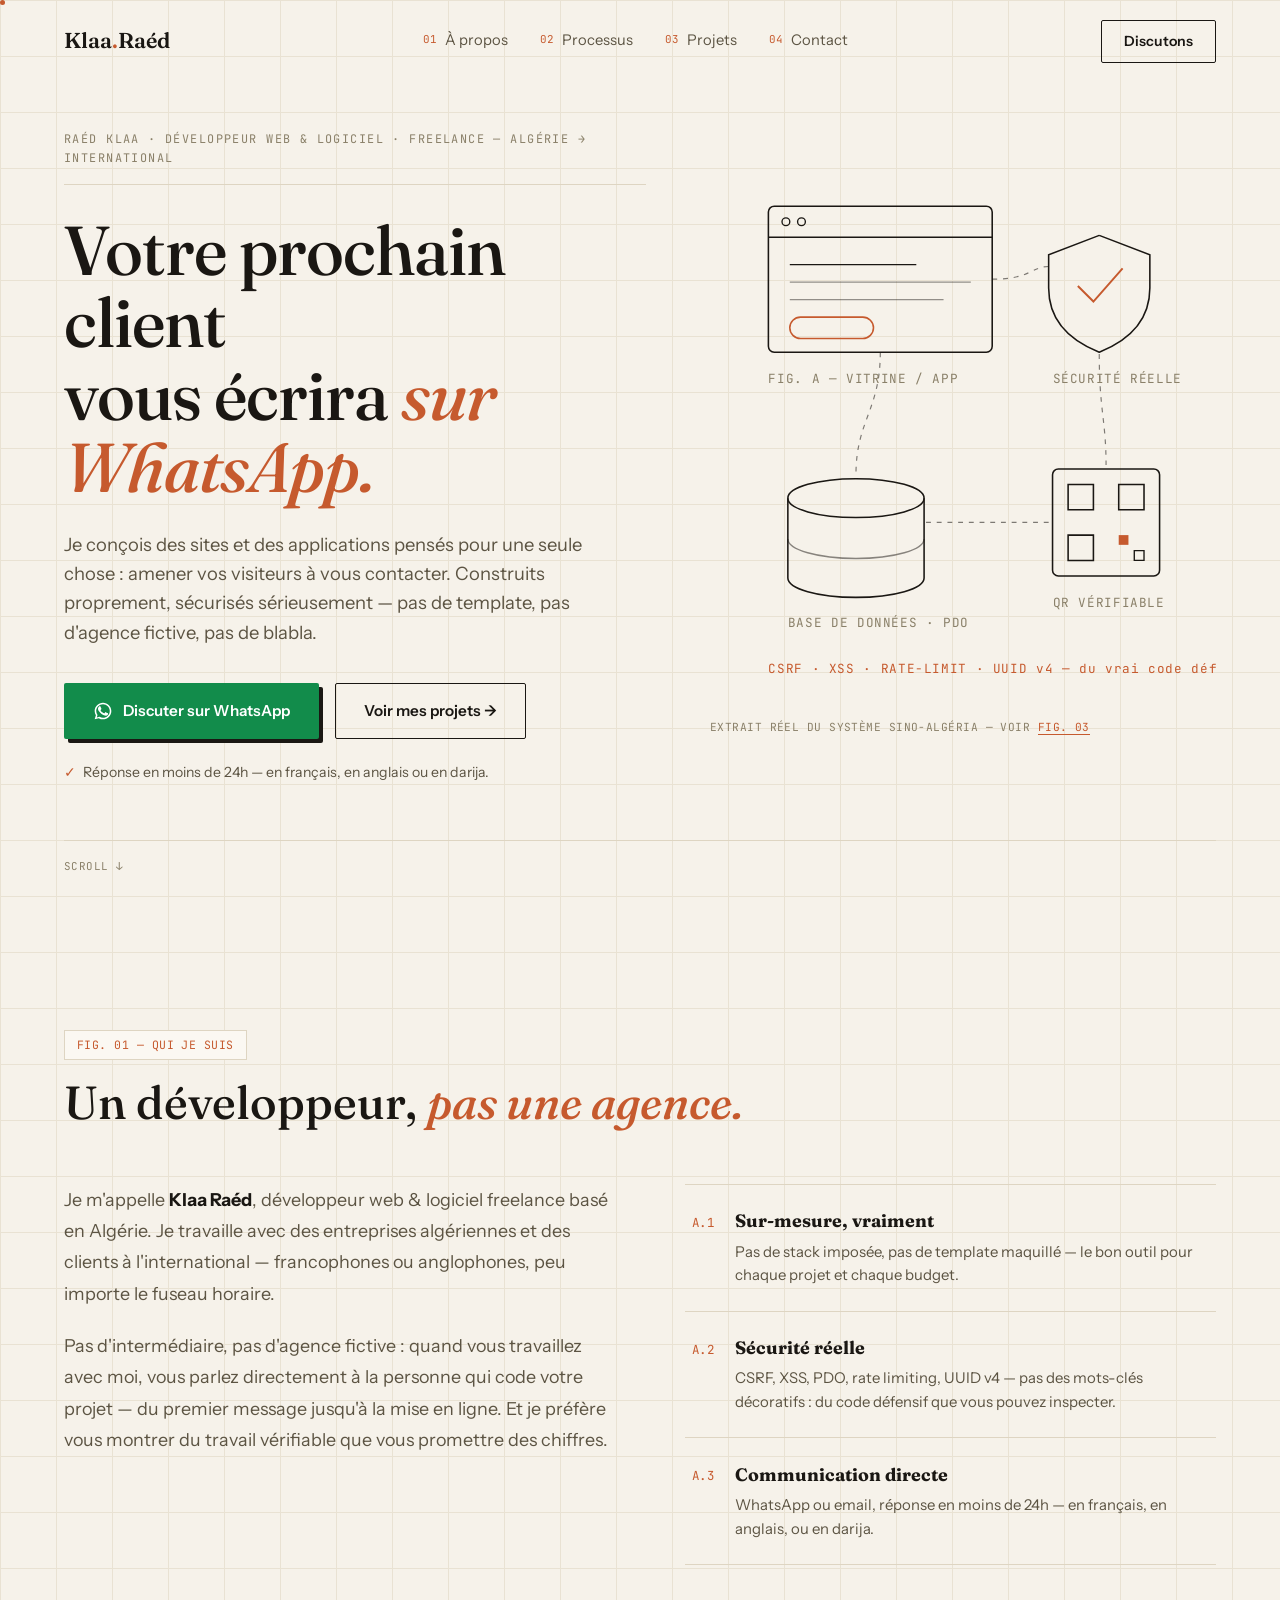
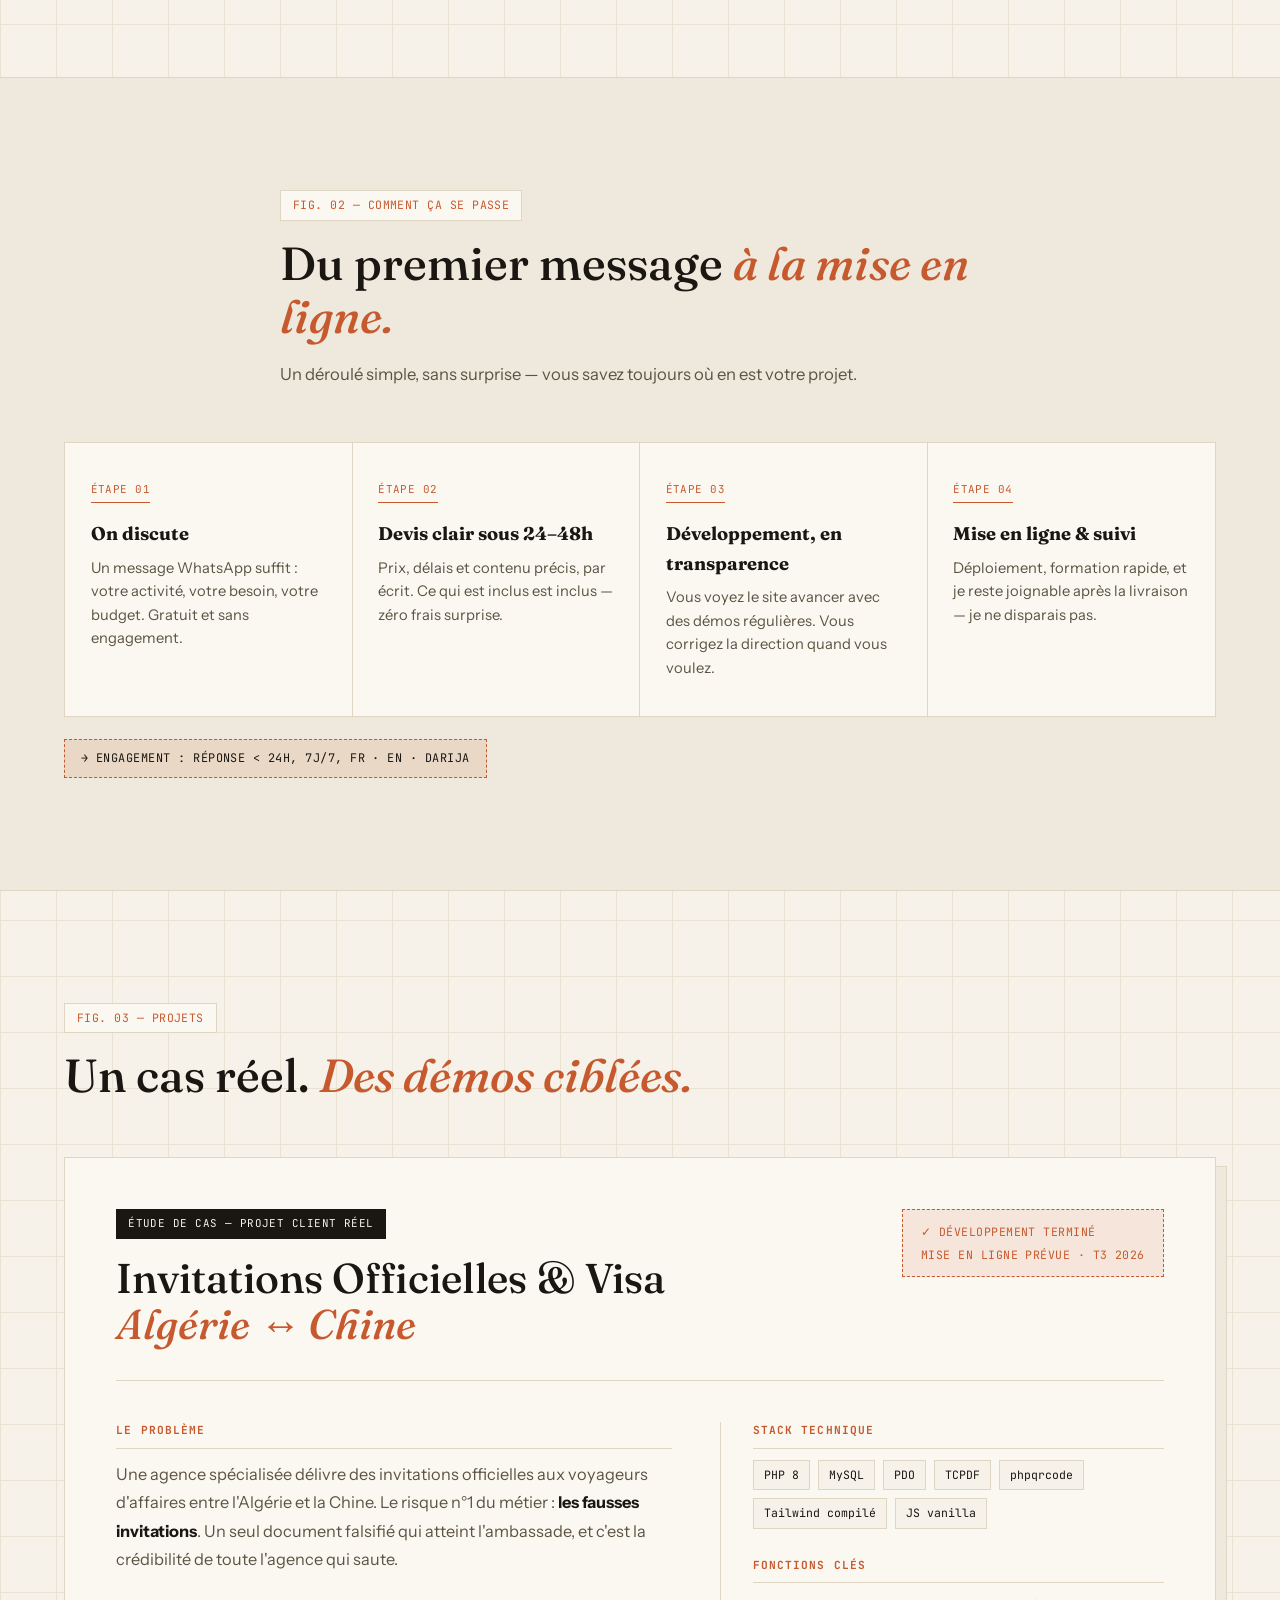
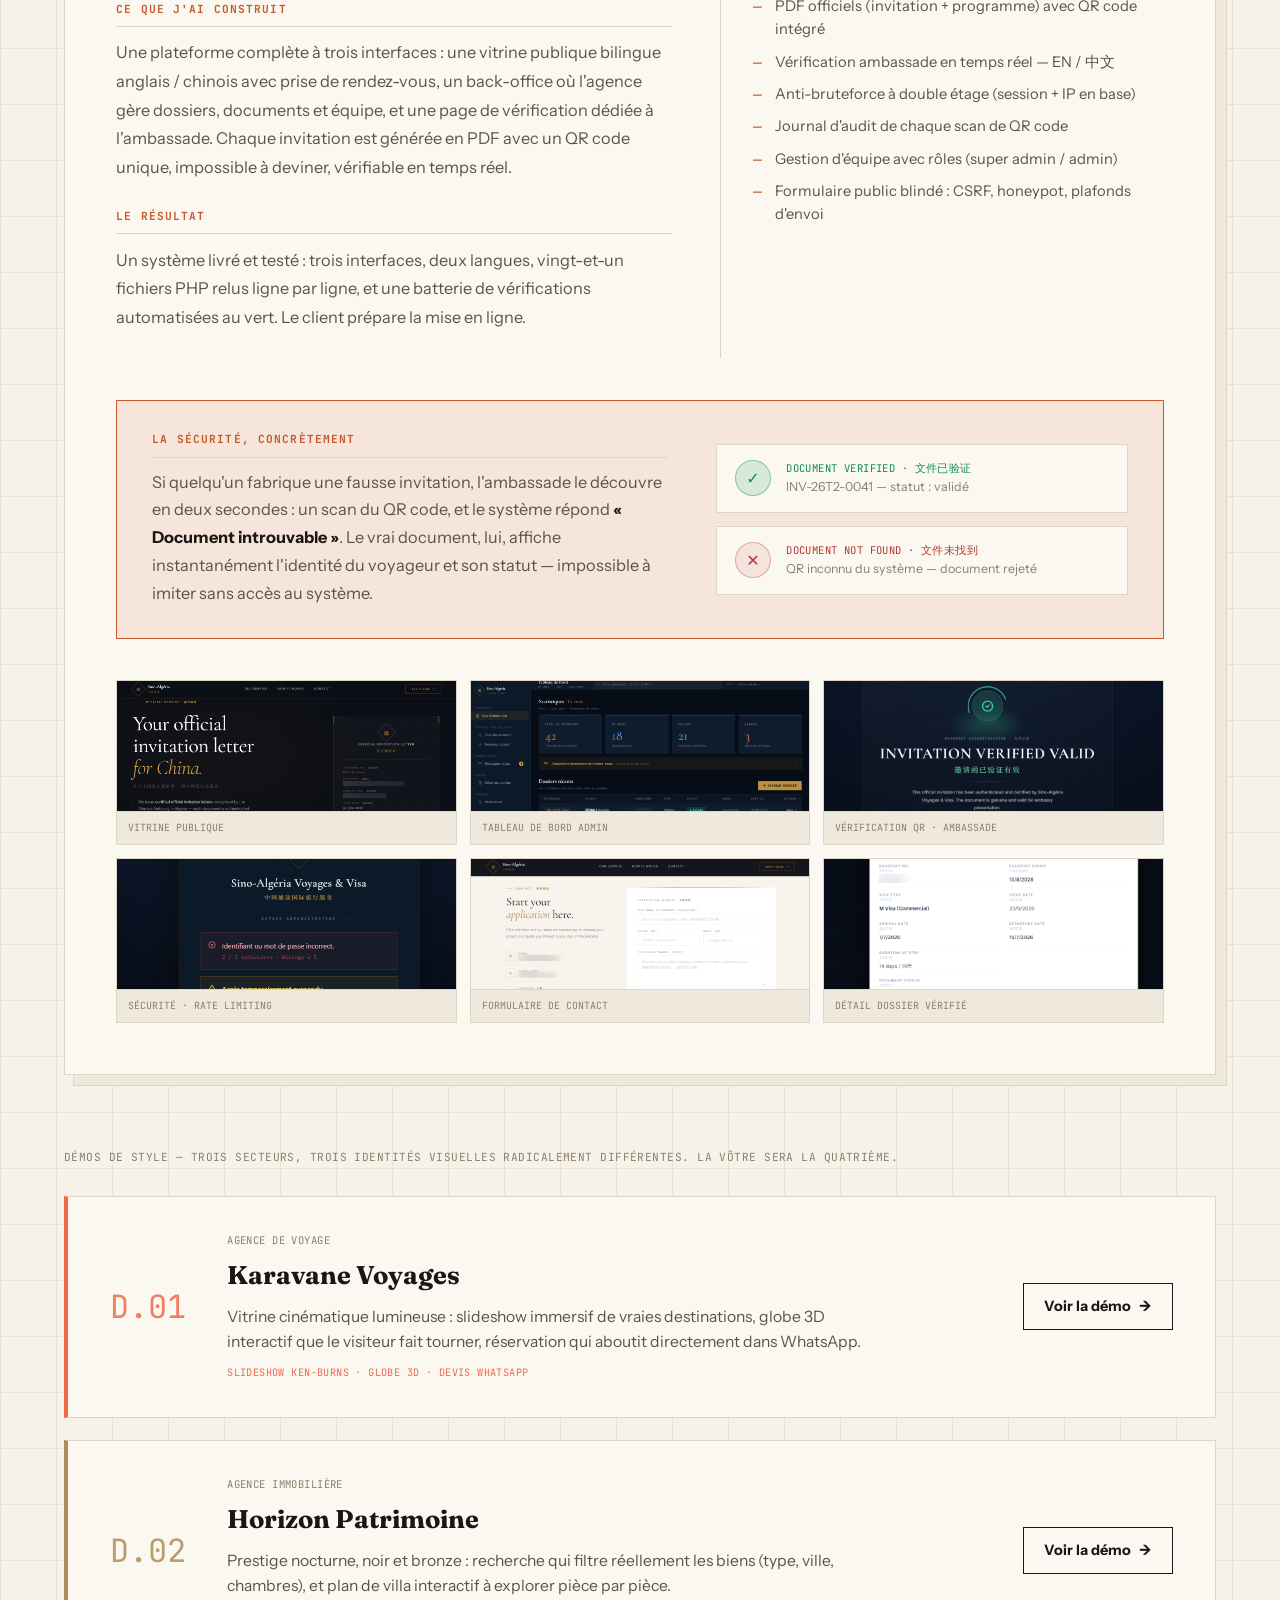
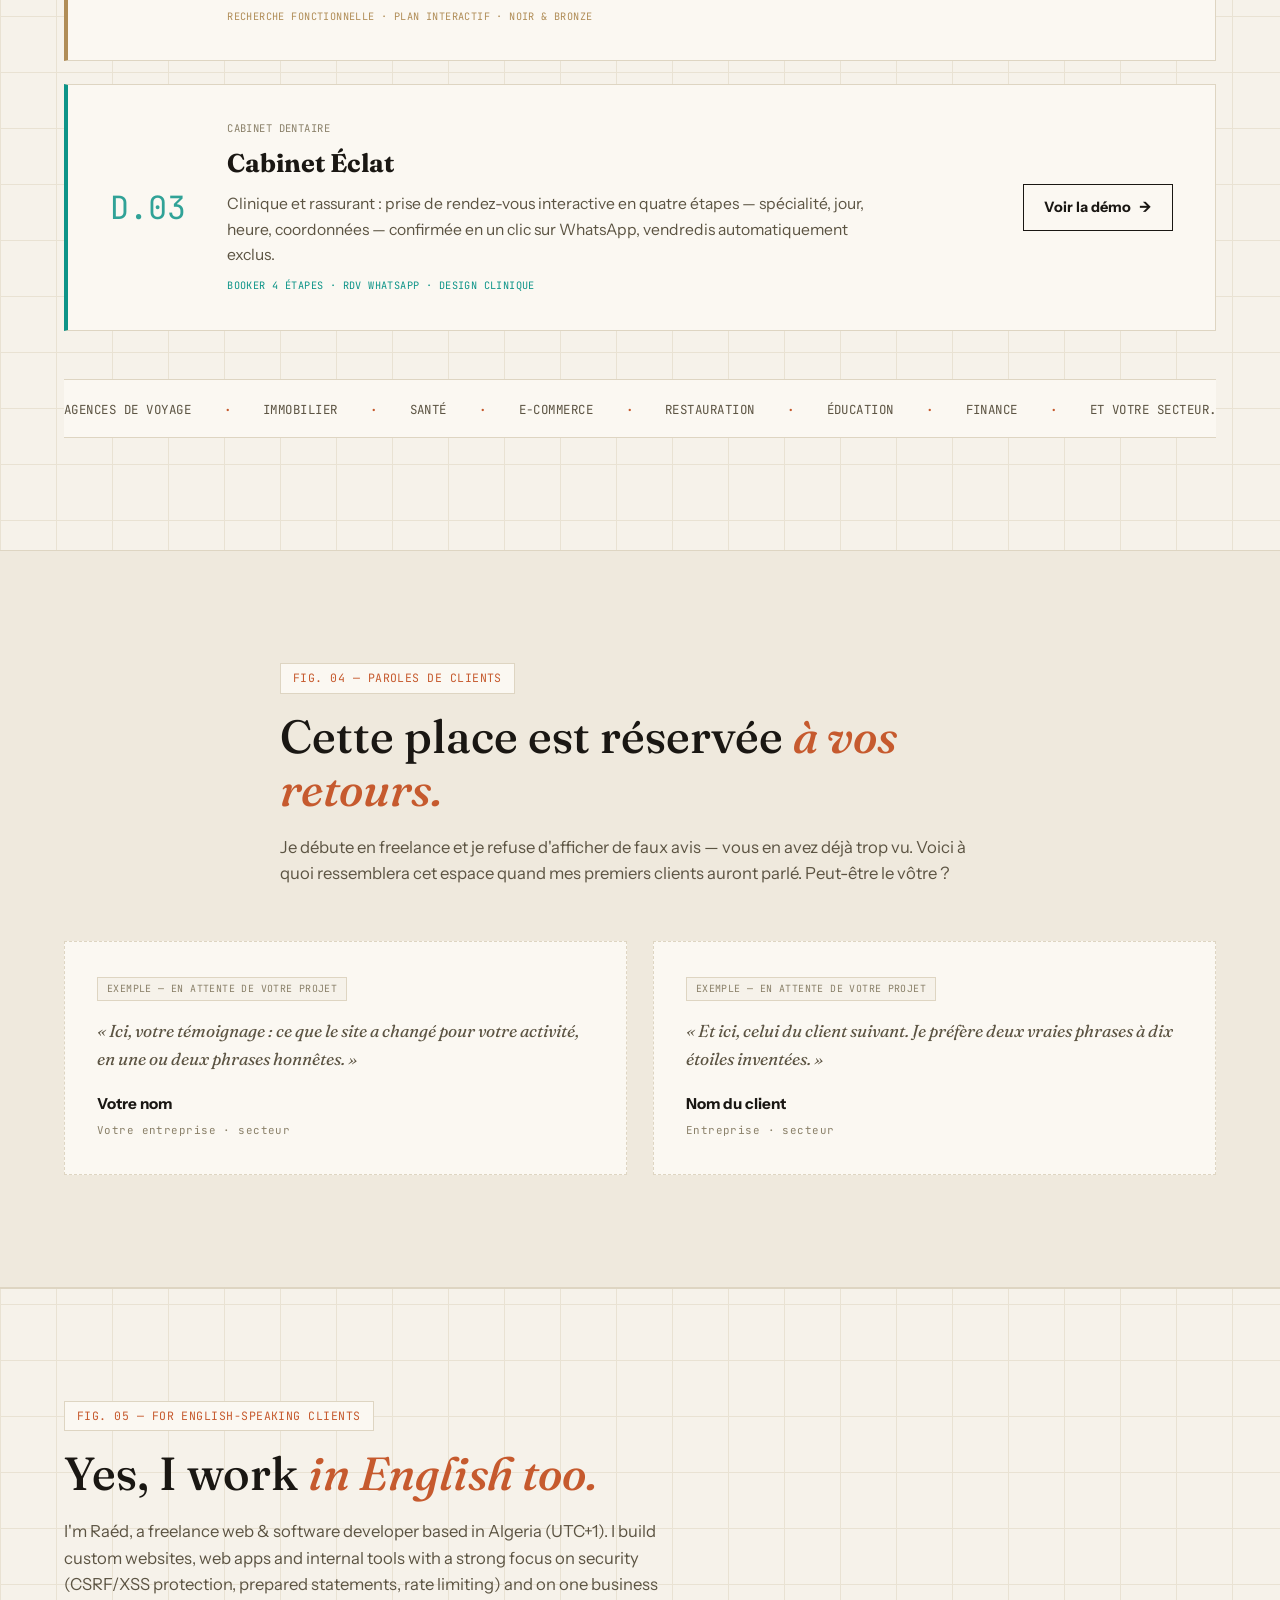
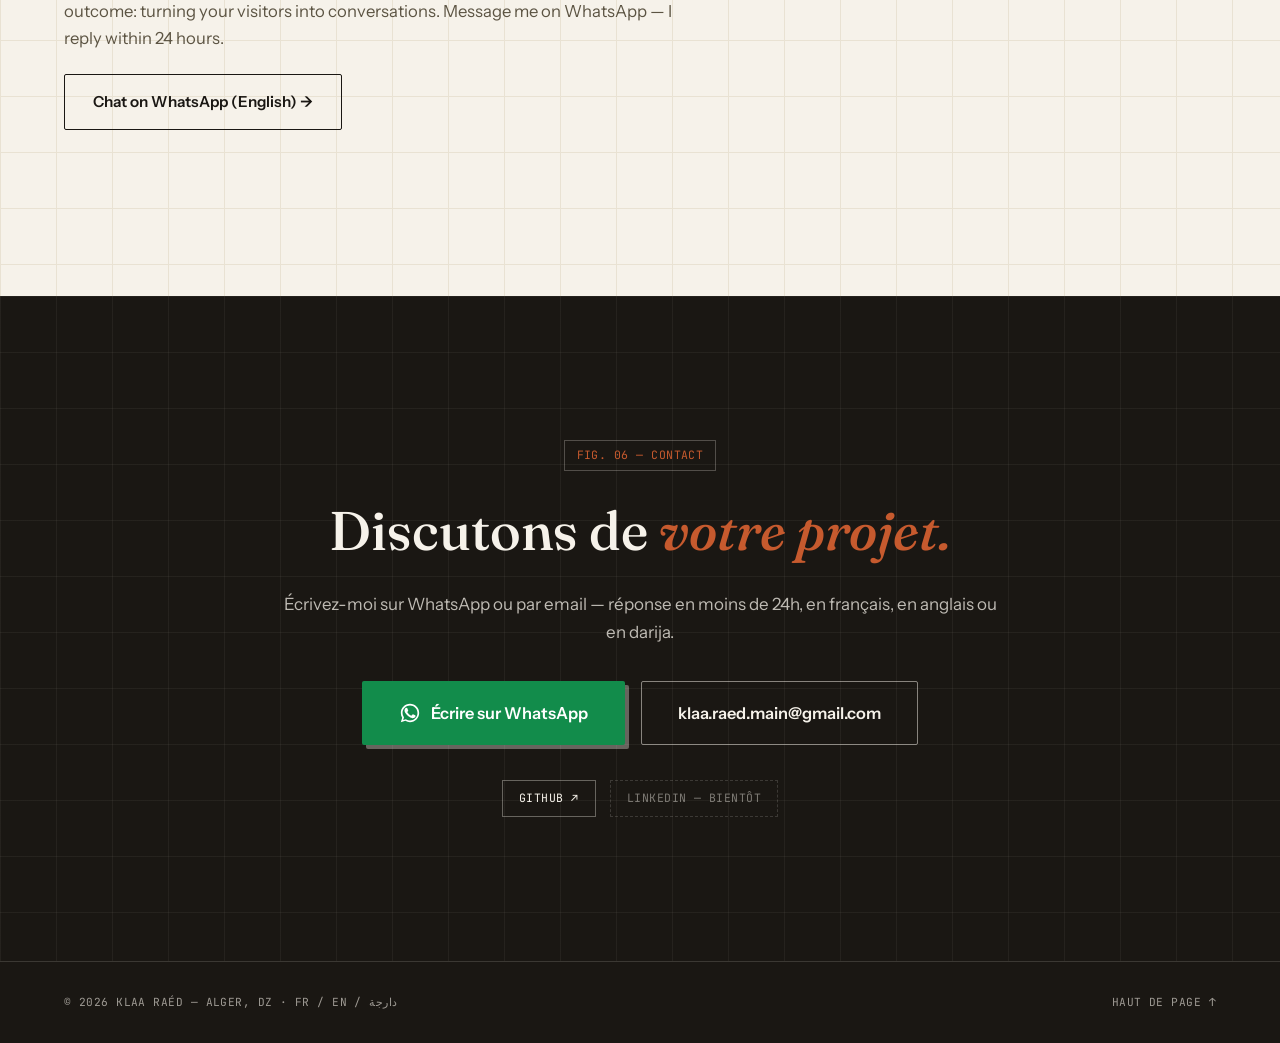
==== index.html @ 7bae20cd "Portfolio Raéd Klaa — version initiale complète (sections, démos voyage/immo/dentaire, projet Sino-A" ====
<!DOCTYPE html>
<html lang="fr">
<head>
<meta charset="UTF-8">
<meta name="viewport" content="width=device-width, initial-scale=1.0, viewport-fit=cover">
<!-- ⚠ DOMAINE : "raedklaa.com" est un PLACEHOLDER. Quand vous aurez votre vrai domaine,
     remplacez-le partout (Ctrl+H sur "raedklaa.com") dans index.html, les 3 démos, 404.html et sitemap.xml. -->
<title>Klaa Raéd — Développeur Web & Logiciel Freelance | Algérie & International</title>
<meta name="description" content="Klaa Raéd, développeur web & logiciel freelance basé en Algérie. Sites, applications et systèmes sur-mesure, sécurisés sérieusement — pour clients algériens et internationaux. Réponse < 24h sur WhatsApp.">
<link rel="canonical" href="https://raedklaa.com/">
<link rel="icon" type="image/svg+xml" href="assets/brand/favicon.svg">
<link rel="icon" type="image/png" sizes="32x32" href="assets/brand/favicon-32.png">
<link rel="apple-touch-icon" href="assets/brand/apple-touch-icon.png">
<!-- Open Graph : contrôle l'aperçu quand le lien est partagé sur WhatsApp / Facebook / LinkedIn -->
<meta property="og:type" content="website">
<meta property="og:url" content="https://raedklaa.com/">
<meta property="og:title" content="Klaa Raéd — Développeur Web & Logiciel Freelance">
<meta property="og:description" content="Sites, applications & systèmes sur-mesure — Algérie → International. Réponse < 24h sur WhatsApp.">
<meta property="og:image" content="https://raedklaa.com/assets/brand/og-home.png">
<meta property="og:image:width" content="1200">
<meta property="og:image:height" content="630">
<meta property="og:locale" content="fr_DZ">
<meta name="twitter:card" content="summary_large_image">
<meta name="twitter:title" content="Klaa Raéd — Développeur Web & Logiciel Freelance">
<meta name="twitter:description" content="Sites, applications & systèmes sur-mesure — Algérie → International.">
<meta name="twitter:image" content="https://raedklaa.com/assets/brand/og-home.png">
<link rel="preconnect" href="https://fonts.googleapis.com">
<link rel="preconnect" href="https://fonts.gstatic.com" crossorigin>
<link href="https://fonts.googleapis.com/css2?family=Fraunces:ital,opsz,wght@0,9..144,400;0,9..144,500;0,9..144,600;0,9..144,700;1,9..144,400;1,9..144,500&family=Instrument+Sans:ital,wght@0,400;0,500;0,600;0,700;1,400&family=JetBrains+Mono:wght@400;500;600&display=swap" rel="stylesheet">
<link rel="stylesheet" href="css/style.css">
<script type="application/ld+json">
{
  "@context": "https://schema.org",
  "@type": "Person",
  "name": "Raéd Klaa",
  "jobTitle": "Développeur Web & Logiciel Freelance",
  "url": "https://raedklaa.com/",
  "email": "mailto:klaa.raed.main@gmail.com",
  "address": { "@type": "PostalAddress", "addressCountry": "DZ" },
  "sameAs": ["https://github.com/jayverse88"],
  "knowsLanguage": ["fr", "en", "ar"]
}
</script>
</head>
<body>

<a class="skip-link" href="#apropos">Aller au contenu</a>

<!-- NAV -->
<header class="nav" id="nav">
  <a href="#top" class="nav__logo">Klaa<span>.</span>Raéd</a>
  <nav class="nav__links" aria-label="Navigation principale">
    <a href="#apropos" class="nav-link"><i>01</i> À propos</a>
    <a href="#processus" class="nav-link"><i>02</i> Processus</a>
    <a href="#projets" class="nav-link"><i>03</i> Projets</a>
    <a href="#contact" class="nav-link"><i>04</i> Contact</a>
  </nav>
  <a href="#contact" class="nav__cta">Discutons</a>
  <button class="nav__burger" id="burger" aria-label="Menu" aria-expanded="false" aria-controls="mobileMenu">
    <span></span><span></span><span></span>
  </button>
</header>

<div class="mobile-menu" id="mobileMenu">
  <a href="#apropos">01 — À propos</a>
  <a href="#processus">02 — Processus</a>
  <a href="#projets">03 — Projets</a>
  <a href="#contact">04 — Contact</a>
</div>

<!-- HERO -->
<section class="hero" id="top">
  <div class="hero__grid">
    <div class="hero__text">
      <p class="hero__eyebrow" data-reveal>Raéd Klaa · Développeur web &amp; logiciel · Freelance — Algérie → International</p>
      <h1 class="hero__title">
        <span class="line" data-reveal>Votre prochain client</span>
        <span class="line" data-reveal>vous écrira <em>sur WhatsApp.</em></span>
      </h1>
      <p class="hero__sub" data-reveal>
        Je conçois des sites et des applications pensés pour une seule chose :
        amener vos visiteurs à vous contacter. Construits proprement,
        sécurisés sérieusement — pas de template, pas d'agence fictive,
        pas de blabla.
      </p>
      <div class="hero__actions" data-reveal>
        <a href="#contact" class="btn btn--whatsapp" id="waHero">
          <svg viewBox="0 0 24 24" width="20" height="20" fill="currentColor" aria-hidden="true"><path d="M17.472 14.382c-.297-.149-1.758-.867-2.03-.967-.273-.099-.471-.148-.67.15-.197.297-.767.966-.94 1.164-.173.199-.347.223-.644.075-.297-.15-1.255-.463-2.39-1.475-.883-.788-1.48-1.761-1.653-2.059-.173-.297-.018-.458.13-.606.134-.133.298-.347.446-.52.149-.174.198-.298.298-.497.099-.198.05-.371-.025-.52-.075-.149-.669-1.612-.916-2.207-.242-.579-.487-.5-.669-.51-.173-.008-.371-.01-.57-.01-.198 0-.52.074-.792.372-.272.297-1.04 1.016-1.04 2.479 0 1.462 1.065 2.875 1.213 3.074.149.198 2.096 3.2 5.077 4.487.709.306 1.262.489 1.694.625.712.227 1.36.195 1.872.118.571-.085 1.758-.719 2.006-1.413.248-.694.248-1.289.173-1.413-.074-.124-.272-.198-.57-.347z"/><path d="M12.001 2C6.478 2 2 6.477 2 12c0 1.86.505 3.641 1.462 5.194L2 22l4.918-1.435A9.94 9.94 0 0 0 12.001 22C17.523 22 22 17.523 22 12S17.523 2 12.001 2zm0 18.148a8.11 8.11 0 0 1-4.135-1.134l-.297-.176-3.006.877.883-2.928-.194-.303A8.14 8.14 0 0 1 3.851 12c0-4.494 3.656-8.148 8.15-8.148 4.494 0 8.148 3.654 8.148 8.148 0 4.494-3.654 8.148-8.148 8.148z"/></svg>
          Discuter sur WhatsApp
        </a>
        <a href="#projets" class="btn btn--ghost">Voir mes projets →</a>
      </div>
      <p class="hero__promise" data-reveal>
        <span class="tick" aria-hidden="true">✓</span> Réponse en moins de 24h — en français, en anglais ou en darija.
      </p>
    </div>

    <!-- Schéma technique annoté (dessin SVG, auto-hébergé) -->
    <figure class="hero__schema" data-reveal aria-label="Schéma d'architecture : site vitrine relié à une base de données sécurisée, vérification QR et contact WhatsApp">
      <svg viewBox="0 0 520 540" xmlns="http://www.w3.org/2000/svg" class="schema" role="img" aria-hidden="true">
        <!-- browser / vitrine -->
        <g class="draw d1">
          <rect x="60" y="30" width="230" height="150" rx="6" fill="none" stroke="currentColor" stroke-width="1.6"/>
          <line x1="60" y1="62" x2="290" y2="62" stroke="currentColor" stroke-width="1.6"/>
          <circle cx="78" cy="46" r="4" fill="none" stroke="currentColor" stroke-width="1.4"/>
          <circle cx="94" cy="46" r="4" fill="none" stroke="currentColor" stroke-width="1.4"/>
          <line x1="82" y1="90" x2="212" y2="90" stroke="currentColor" stroke-width="1.4"/>
          <line x1="82" y1="108" x2="268" y2="108" stroke="currentColor" stroke-width="1.4" opacity=".45"/>
          <line x1="82" y1="126" x2="240" y2="126" stroke="currentColor" stroke-width="1.4" opacity=".45"/>
          <rect x="82" y="144" width="86" height="22" rx="11" fill="none" stroke="#c65a2e" stroke-width="1.6"/>
        </g>
        <!-- shield -->
        <g class="draw d2">
          <path d="M400 60 l52 20 v34 c0 34 -22 54 -52 66 c-30 -12 -52 -32 -52 -66 v-34 z" fill="none" stroke="currentColor" stroke-width="1.6"/>
          <path d="M378 112 l16 16 l30 -34" fill="none" stroke="#c65a2e" stroke-width="2"/>
        </g>
        <!-- database -->
        <g class="draw d3">
          <ellipse cx="150" cy="330" rx="70" ry="20" fill="none" stroke="currentColor" stroke-width="1.6"/>
          <path d="M80 330 v82 c0 11 31 20 70 20 s70 -9 70 -20 v-82" fill="none" stroke="currentColor" stroke-width="1.6"/>
          <path d="M80 372 c0 11 31 20 70 20 s70 -9 70 -20" fill="none" stroke="currentColor" stroke-width="1.4" opacity=".5"/>
        </g>
        <!-- QR -->
        <g class="draw d4">
          <rect x="352" y="300" width="110" height="110" rx="6" fill="none" stroke="currentColor" stroke-width="1.6"/>
          <rect x="368" y="316" width="26" height="26" fill="none" stroke="currentColor" stroke-width="1.6"/>
          <rect x="420" y="316" width="26" height="26" fill="none" stroke="currentColor" stroke-width="1.6"/>
          <rect x="368" y="368" width="26" height="26" fill="none" stroke="currentColor" stroke-width="1.6"/>
          <rect x="420" y="368" width="10" height="10" fill="#c65a2e"/>
          <rect x="436" y="384" width="10" height="10" fill="none" stroke="currentColor" stroke-width="1.4"/>
        </g>
        <!-- connectors -->
        <g class="wire">
          <path d="M290 105 C 330 105, 330 92, 348 92" fill="none" stroke="currentColor" stroke-width="1.2" stroke-dasharray="5 6"/>
          <path d="M175 180 C 175 240, 150 250, 150 306" fill="none" stroke="currentColor" stroke-width="1.2" stroke-dasharray="5 6"/>
          <path d="M400 182 C 400 240, 407 250, 407 296" fill="none" stroke="currentColor" stroke-width="1.2" stroke-dasharray="5 6"/>
          <path d="M222 355 L 348 355" fill="none" stroke="currentColor" stroke-width="1.2" stroke-dasharray="5 6"/>
        </g>
        <!-- annotations -->
        <g class="ann">
          <text x="60" y="212" class="mono">FIG. A — VITRINE / APP</text>
          <text x="352" y="212" class="mono">SÉCURITÉ RÉELLE</text>
          <text x="80" y="462" class="mono">BASE DE DONNÉES · PDO</text>
          <text x="352" y="442" class="mono">QR VÉRIFIABLE</text>
          <text x="60" y="510" class="mono accent">CSRF · XSS · RATE-LIMIT · UUID v4 — du vrai code défensif</text>
        </g>
      </svg>
      <figcaption class="schema__cap mono">Extrait réel du système Sino-Algéria — voir <a href="#projets">FIG. 03</a></figcaption>
    </figure>
  </div>
  <div class="hero__rule" aria-hidden="true"><span class="mono">SCROLL ↓</span></div>
</section>

<!-- 01 APROPOS -->
<section class="section" id="apropos">
  <div class="section__head">
    <p class="section__tag mono" data-reveal>FIG. 01 — QUI JE SUIS</p>
    <h2 class="section__title" data-reveal>Un développeur, <em>pas une agence.</em></h2>
  </div>

  <div class="apropos__grid">
    <div class="apropos__text" data-reveal>
      <p>
        Je m'appelle <strong>Klaa Raéd</strong>, développeur web &amp; logiciel
        freelance basé en Algérie. Je travaille avec des entreprises algériennes
        et des clients à l'international — francophones ou anglophones, peu
        importe le fuseau horaire.
      </p>
      <p>
        Pas d'intermédiaire, pas d'agence fictive : quand vous travaillez avec moi,
        vous parlez directement à la personne qui code votre projet — du premier
        message jusqu'à la mise en ligne. Et je préfère vous montrer du travail
        vérifiable que vous promettre des chiffres.
      </p>
    </div>

    <div class="apropos__cards" data-reveal>
      <div class="spec-row">
        <span class="spec-row__num mono">A.1</span>
        <div>
          <h3>Sur-mesure, vraiment</h3>
          <p>Pas de stack imposée, pas de template maquillé — le bon outil pour chaque projet et chaque budget.</p>
        </div>
      </div>
      <div class="spec-row">
        <span class="spec-row__num mono">A.2</span>
        <div>
          <h3>Sécurité réelle</h3>
          <p>CSRF, XSS, PDO, rate limiting, UUID v4 — pas des mots-clés décoratifs : du code défensif que vous pouvez inspecter.</p>
        </div>
      </div>
      <div class="spec-row">
        <span class="spec-row__num mono">A.3</span>
        <div>
          <h3>Communication directe</h3>
          <p>WhatsApp ou email, réponse en moins de 24h — en français, en anglais, ou en darija.</p>
        </div>
      </div>
    </div>
  </div>
</section>

<!-- 02 PROCESSUS -->
<section class="section section--alt" id="processus">
  <div class="section__head">
    <p class="section__tag mono" data-reveal>FIG. 02 — COMMENT ÇA SE PASSE</p>
    <h2 class="section__title" data-reveal>Du premier message <em>à la mise en ligne.</em></h2>
    <p class="section__sub" data-reveal>Un déroulé simple, sans surprise — vous savez toujours où en est votre projet.</p>
  </div>

  <ol class="steps">
    <li class="step" data-reveal>
      <span class="step__num mono">ÉTAPE 01</span>
      <h3>On discute</h3>
      <p>Un message WhatsApp suffit : votre activité, votre besoin, votre budget. Gratuit et sans engagement.</p>
    </li>
    <li class="step" data-reveal>
      <span class="step__num mono">ÉTAPE 02</span>
      <h3>Devis clair sous 24–48h</h3>
      <p>Prix, délais et contenu précis, par écrit. Ce qui est inclus est inclus — zéro frais surprise.</p>
    </li>
    <li class="step" data-reveal>
      <span class="step__num mono">ÉTAPE 03</span>
      <h3>Développement, en transparence</h3>
      <p>Vous voyez le site avancer avec des démos régulières. Vous corrigez la direction quand vous voulez.</p>
    </li>
    <li class="step" data-reveal>
      <span class="step__num mono">ÉTAPE 04</span>
      <h3>Mise en ligne &amp; suivi</h3>
      <p>Déploiement, formation rapide, et je reste joignable après la livraison — je ne disparais pas.</p>
    </li>
  </ol>

  <p class="steps__promise mono" data-reveal>→ ENGAGEMENT : RÉPONSE &lt; 24H, 7J/7, FR · EN · DARIJA</p>
</section>

<!-- 03 PROJETS -->
<section class="section" id="projets">
  <div class="section__head">
    <p class="section__tag mono" data-reveal>FIG. 03 — PROJETS</p>
    <h2 class="section__title" data-reveal>Un cas réel. <em>Des démos ciblées.</em></h2>
  </div>

  <!-- ═══════════ ÉTUDE DE CAS — SINO-ALGÉRIA ═══════════ -->
  <article class="case" data-reveal>
    <div class="case__head">
      <div>
        <p class="case__badge mono">ÉTUDE DE CAS — PROJET CLIENT RÉEL</p>
        <h3 class="case__title">Invitations Officielles &amp; Visa<br><em>Algérie ↔ Chine</em></h3>
      </div>
      <p class="case__status mono">✓ DÉVELOPPEMENT TERMINÉ<br>MISE EN LIGNE PRÉVUE · T3 2026</p>
    </div>

    <div class="case__grid">
      <div class="case__story">
        <h4 class="case__h mono">LE PROBLÈME</h4>
        <p>
          Une agence spécialisée délivre des invitations officielles aux voyageurs
          d'affaires entre l'Algérie et la Chine. Le risque n°1 du métier :
          <strong>les fausses invitations</strong>. Un seul document falsifié qui
          atteint l'ambassade, et c'est la crédibilité de toute l'agence qui saute.
        </p>
        <h4 class="case__h mono">CE QUE J'AI CONSTRUIT</h4>
        <p>
          Une plateforme complète à trois interfaces : une vitrine publique bilingue
          anglais / chinois avec prise de rendez-vous, un back-office où l'agence gère
          dossiers, documents et équipe, et une page de vérification dédiée à
          l'ambassade. Chaque invitation est générée en PDF avec un QR code unique,
          impossible à deviner, vérifiable en temps réel.
        </p>
        <h4 class="case__h mono">LE RÉSULTAT</h4>
        <p>
          Un système livré et testé : trois interfaces, deux langues, vingt-et-un
          fichiers PHP relus ligne par ligne, et une batterie de vérifications
          automatisées au vert. Le client prépare la mise en ligne.
        </p>
      </div>

      <aside class="case__specs">
        <h4 class="case__h mono">STACK TECHNIQUE</h4>
        <ul class="case__stack" aria-label="Technologies utilisées">
          <li>PHP 8</li><li>MySQL</li><li>PDO</li><li>TCPDF</li>
          <li>phpqrcode</li><li>Tailwind compilé</li><li>JS vanilla</li>
        </ul>
        <h4 class="case__h mono">FONCTIONS CLÉS</h4>
        <ul class="case__feats">
          <li>PDF officiels (invitation + programme) avec QR code intégré</li>
          <li>Vérification ambassade en temps réel — EN / 中文</li>
          <li>Anti-bruteforce à double étage (session + IP en base)</li>
          <li>Journal d'audit de chaque scan de QR code</li>
          <li>Gestion d'équipe avec rôles (super admin / admin)</li>
          <li>Formulaire public blindé : CSRF, honeypot, plafonds d'envoi</li>
        </ul>
      </aside>
    </div>

    <div class="case__security">
      <div class="case__security-text">
        <h4 class="case__h mono">LA SÉCURITÉ, CONCRÈTEMENT</h4>
        <p>
          Si quelqu'un fabrique une fausse invitation, l'ambassade le découvre en
          deux secondes : un scan du QR code, et le système répond
          <strong>« Document introuvable »</strong>. Le vrai document, lui, affiche
          instantanément l'identité du voyageur et son statut — impossible à imiter
          sans accès au système.
        </p>
      </div>
      <div class="case__verifs" aria-hidden="true">
        <div class="verif-card verif-card--ok">
          <span class="verif-card__icon">✓</span>
          <span class="verif-card__label mono">DOCUMENT VERIFIED · 文件已验证</span>
          <span class="verif-card__sub">INV-26T2-0041 — statut : validé</span>
        </div>
        <div class="verif-card verif-card--ko">
          <span class="verif-card__icon">✕</span>
          <span class="verif-card__label mono">DOCUMENT NOT FOUND · 文件未找到</span>
          <span class="verif-card__sub">QR inconnu du système — document rejeté</span>
        </div>
      </div>
    </div>

        <div class="project__gallery project__gallery--case" id="sinoGallery">
          <figure tabindex="0" role="button" aria-label="Agrandir : Vitrine publique">
            <img src="assets/sino-algeria/vitrine-hero.png" alt="Vitrine publique — page d'accueil bilingue EN/中文" loading="lazy" width="1366" height="768">
            <figcaption>Vitrine publique</figcaption>
          </figure>
          <figure tabindex="0" role="button" aria-label="Agrandir : Tableau de bord admin">
            <img src="assets/sino-algeria/admin-dashboard.png" alt="Tableau de bord admin avec statistiques trimestrielles" loading="lazy" width="1366" height="768">
            <figcaption>Tableau de bord admin</figcaption>
          </figure>
          <figure tabindex="0" role="button" aria-label="Agrandir : Vérification QR ambassade">
            <img src="assets/sino-algeria/verif-valid.png" alt="Page de vérification QR pour l'ambassade — invitation validée" loading="lazy" width="1366" height="768">
            <figcaption>Vérification QR · ambassade</figcaption>
          </figure>
          <figure tabindex="0" role="button" aria-label="Agrandir : Sécurité rate limiting">
            <img src="assets/sino-algeria/admin-login.png" alt="Écran de connexion admin avec blocage anti-bruteforce" loading="lazy" width="1366" height="768">
            <figcaption>Sécurité · rate limiting</figcaption>
          </figure>
          <figure tabindex="0" role="button" aria-label="Agrandir : Formulaire de contact">
            <img src="assets/sino-algeria/vitrine-contact.png" alt="Formulaire de demande sur la vitrine publique" loading="lazy" width="1366" height="768">
            <figcaption>Formulaire de contact</figcaption>
          </figure>
          <figure tabindex="0" role="button" aria-label="Agrandir : Détail dossier vérifié">
            <img src="assets/sino-algeria/verif-detail.png" alt="Détail d'un dossier vérifié par QR code" loading="lazy" width="1366" height="768">
            <figcaption>Détail dossier vérifié</figcaption>
          </figure>
        </div>
  </article>

  <!-- ═══════════ DÉMOS — trois secteurs, trois identités ═══════════ -->
  <div class="demos">
    <p class="demos__note mono" data-reveal>
      DÉMOS DE STYLE — TROIS SECTEURS, TROIS IDENTITÉS VISUELLES RADICALEMENT
      DIFFÉRENTES. LA VÔTRE SERA LA QUATRIÈME.
    </p>

    <a href="demo-voyage.html" class="demo-row" style="--c:#ef6a48" data-reveal>
      <span class="demo-row__num" aria-hidden="true">D.01</span>
      <div class="demo-row__body">
        <p class="demo-row__sector mono">AGENCE DE VOYAGE</p>
        <h3>Karavane Voyages</h3>
        <p class="demo-row__desc">
          Vitrine cinématique lumineuse : slideshow immersif de vraies destinations,
          globe 3D interactif que le visiteur fait tourner, réservation qui aboutit
          directement dans WhatsApp.
        </p>
        <p class="demo-row__tags mono">SLIDESHOW KEN-BURNS · GLOBE 3D · DEVIS WHATSAPP</p>
      </div>
      <span class="demo-row__cta">Voir la démo <i>→</i></span>
    </a>

    <a href="demo-immo.html" class="demo-row" style="--c:#b08d57" data-reveal>
      <span class="demo-row__num" aria-hidden="true">D.02</span>
      <div class="demo-row__body">
        <p class="demo-row__sector mono">AGENCE IMMOBILIÈRE</p>
        <h3>Horizon Patrimoine</h3>
        <p class="demo-row__desc">
          Prestige nocturne, noir et bronze : recherche qui filtre réellement les
          biens (type, ville, chambres), et plan de villa interactif à explorer
          pièce par pièce.
        </p>
        <p class="demo-row__tags mono">RECHERCHE FONCTIONNELLE · PLAN INTERACTIF · NOIR &amp; BRONZE</p>
      </div>
      <span class="demo-row__cta">Voir la démo <i>→</i></span>
    </a>

    <a href="demo-dentaire.html" class="demo-row" style="--c:#0d9488" data-reveal>
      <span class="demo-row__num" aria-hidden="true">D.03</span>
      <div class="demo-row__body">
        <p class="demo-row__sector mono">CABINET DENTAIRE</p>
        <h3>Cabinet Éclat</h3>
        <p class="demo-row__desc">
          Clinique et rassurant : prise de rendez-vous interactive en quatre étapes
          — spécialité, jour, heure, coordonnées — confirmée en un clic sur
          WhatsApp, vendredis automatiquement exclus.
        </p>
        <p class="demo-row__tags mono">BOOKER 4 ÉTAPES · RDV WHATSAPP · DESIGN CLINIQUE</p>
      </div>
      <span class="demo-row__cta">Voir la démo <i>→</i></span>
    </a>
  </div>

  <div class="marquee" data-reveal aria-hidden="true">
    <div class="marquee__track mono">
      <span>AGENCES DE VOYAGE</span><b>·</b>
      <span>IMMOBILIER</span><b>·</b>
      <span>SANTÉ</span><b>·</b>
      <span>E-COMMERCE</span><b>·</b>
      <span>RESTAURATION</span><b>·</b>
      <span>ÉDUCATION</span><b>·</b>
      <span>FINANCE</span><b>·</b>
      <span>ET VOTRE SECTEUR.</span><b>·</b>
      <span>AGENCES DE VOYAGE</span><b>·</b>
      <span>IMMOBILIER</span><b>·</b>
      <span>SANTÉ</span><b>·</b>
      <span>E-COMMERCE</span><b>·</b>
      <span>RESTAURATION</span><b>·</b>
      <span>ÉDUCATION</span><b>·</b>
      <span>FINANCE</span><b>·</b>
      <span>ET VOTRE SECTEUR.</span><b>·</b>
    </div>
  </div>
</section>

<!-- 04 TEMOIGNAGES -->
<section class="section section--alt" id="temoignages">
  <div class="section__head">
    <p class="section__tag mono" data-reveal>FIG. 04 — PAROLES DE CLIENTS</p>
    <h2 class="section__title" data-reveal>Cette place est réservée <em>à vos retours.</em></h2>
    <p class="section__sub" data-reveal>
      Je débute en freelance et je refuse d'afficher de faux avis — vous en avez
      déjà trop vu. Voici à quoi ressemblera cet espace quand mes premiers clients
      auront parlé. Peut-être le vôtre ?
    </p>
  </div>

  <!-- ✏ QUAND VOUS AUREZ DE VRAIS TÉMOIGNAGES :
       remplacez le contenu des deux blocs ci-dessous (citation + nom + contexte)
       et supprimez la classe "quote--sample" ainsi que le petit tag "EXEMPLE". -->
  <div class="quotes">
    <blockquote class="quote quote--sample" data-reveal>
      <span class="quote__sample-tag mono">EXEMPLE — EN ATTENTE DE VOTRE PROJET</span>
      <p>« Ici, votre témoignage : ce que le site a changé pour votre activité, en une ou deux phrases honnêtes. »</p>
      <footer><strong>Votre nom</strong><span class="mono">Votre entreprise · secteur</span></footer>
    </blockquote>
    <blockquote class="quote quote--sample" data-reveal>
      <span class="quote__sample-tag mono">EXEMPLE — EN ATTENTE DE VOTRE PROJET</span>
      <p>« Et ici, celui du client suivant. Je préfère deux vraies phrases à dix étoiles inventées. »</p>
      <footer><strong>Nom du client</strong><span class="mono">Entreprise · secteur</span></footer>
    </blockquote>
  </div>
</section>

<!-- 05 EN SUMMARY -->
<section class="section section--en" id="english">
  <div class="section__head">
    <p class="section__tag mono" data-reveal>FIG. 05 — FOR ENGLISH-SPEAKING CLIENTS</p>
    <h2 class="section__title" data-reveal>Yes, I work <em>in English too.</em></h2>
    <p class="section__sub section__sub--en" data-reveal>
      I'm Raéd, a freelance web &amp; software developer based in Algeria (UTC+1).
      I build custom websites, web apps and internal tools with a strong focus on
      security (CSRF/XSS protection, prepared statements, rate limiting) and on
      one business outcome: turning your visitors into conversations.
      Message me on WhatsApp — I reply within 24 hours.
    </p>
    <div class="hero__actions" data-reveal>
      <a href="#" class="btn btn--ghost btn--en" id="waEn">Chat on WhatsApp (English) →</a>
    </div>
  </div>
</section>

<!-- 06 CONTACT -->
<section class="section section--contact" id="contact">
  <div class="contact__inner">
    <p class="section__tag mono" data-reveal>FIG. 06 — CONTACT</p>
    <h2 class="contact__title" data-reveal>Discutons de <em>votre projet.</em></h2>
    <p class="contact__sub" data-reveal>
      Écrivez-moi sur WhatsApp ou par email — réponse en moins de 24h,
      en français, en anglais ou en darija.
    </p>
    <div class="contact__actions" data-reveal>
      <a href="#" class="btn btn--whatsapp btn--lg" id="waMain">
        <svg viewBox="0 0 24 24" width="22" height="22" fill="currentColor" aria-hidden="true"><path d="M17.472 14.382c-.297-.149-1.758-.867-2.03-.967-.273-.099-.471-.148-.67.15-.197.297-.767.966-.94 1.164-.173.199-.347.223-.644.075-.297-.15-1.255-.463-2.39-1.475-.883-.788-1.48-1.761-1.653-2.059-.173-.297-.018-.458.13-.606.134-.133.298-.347.446-.52.149-.174.198-.298.298-.497.099-.198.05-.371-.025-.52-.075-.149-.669-1.612-.916-2.207-.242-.579-.487-.5-.669-.51-.173-.008-.371-.01-.57-.01-.198 0-.52.074-.792.372-.272.297-1.04 1.016-1.04 2.479 0 1.462 1.065 2.875 1.213 3.074.149.198 2.096 3.2 5.077 4.487.709.306 1.262.489 1.694.625.712.227 1.36.195 1.872.118.571-.085 1.758-.719 2.006-1.413.248-.694.248-1.289.173-1.413-.074-.124-.272-.198-.57-.347z"/><path d="M12.001 2C6.478 2 2 6.477 2 12c0 1.86.505 3.641 1.462 5.194L2 22l4.918-1.435A9.94 9.94 0 0 0 12.001 22C17.523 22 22 17.523 22 12S17.523 2 12.001 2zm0 18.148a8.11 8.11 0 0 1-4.135-1.134l-.297-.176-3.006.877.883-2.928-.194-.303A8.14 8.14 0 0 1 3.851 12c0-4.494 3.656-8.148 8.15-8.148 4.494 0 8.148 3.654 8.148 8.148 0 4.494-3.654 8.148-8.148 8.148z"/></svg>
        Écrire sur WhatsApp
      </a>
      <a href="mailto:klaa.raed.main@gmail.com" class="btn btn--ghost btn--lg">
        klaa.raed.main@gmail.com
      </a>
    </div>
    <div class="contact__socials" data-reveal>
      <a href="https://github.com/jayverse88" target="_blank" rel="noopener" class="social-chip mono">GitHub ↗</a>
      <!-- TODO : créer votre profil LinkedIn puis remplacer ce span par
           <a href="https://www.linkedin.com/in/VOTRE-PROFIL" target="_blank" rel="noopener" class="social-chip mono">LinkedIn ↗</a> -->
      <span class="social-chip social-chip--soon mono" title="Profil en cours de création">LinkedIn — bientôt</span>
    </div>
  </div>
</section>

<footer class="footer">
  <p class="mono">© <span id="year"></span> KLAA RAÉD — ALGER, DZ · FR / EN / دارجة</p>
  <a href="#top" class="footer__top mono">HAUT DE PAGE ↑</a>
</footer>

<div class="lightbox" id="lightbox" role="dialog" aria-modal="true" aria-label="Galerie d'images">
  <button class="lightbox__close" id="lightboxClose" aria-label="Fermer">&times;</button>
  <button class="lightbox__nav lightbox__nav--prev" id="lightboxPrev" aria-label="Image précédente">‹</button>
  <figure class="lightbox__frame">
    <img class="lightbox__img" id="lightboxImg" src="" alt="">
    <figcaption class="lightbox__caption mono" id="lightboxCaption"></figcaption>
  </figure>
  <button class="lightbox__nav lightbox__nav--next" id="lightboxNext" aria-label="Image suivante">›</button>
</div>

<script src="js/cursor.js" defer></script>
<script src="js/main.js" defer></script>
</body>
</html>
---- css/style.css ----
/* ============================================================
   KLAA RAÉD — PORTFOLIO · direction "L'Atelier / Blueprint"
   Papier chaud, traits fins, annotations mono, serif éditorial.
   ============================================================ */

:root {
  --paper: #f6f2ea;
  --paper-2: #efe9dd;
  --card: #fbf8f2;
  --line: #ded5c2;
  --line-soft: #e9e2d3;
  --ink: #1a1713;
  --ink-soft: #5c5443;
  --ink-dim: #8a8069;
  --accent: #c65a2e;
  --accent-soft: rgba(198, 90, 46, 0.12);
  --blue: #2b4a73;
  --whatsapp: #128c4b;
  --whatsapp-2: #0e6f3b;
  --serif: 'Fraunces', Georgia, serif;
  --sans: 'Instrument Sans', system-ui, sans-serif;
  --mono: 'JetBrains Mono', ui-monospace, monospace;
  --ease: cubic-bezier(.22, .61, .36, 1);
}

* { margin: 0; padding: 0; box-sizing: border-box; }
html { scroll-behavior: smooth; }

body {
  background:
    linear-gradient(var(--line-soft) 1px, transparent 1px),
    linear-gradient(90deg, var(--line-soft) 1px, transparent 1px),
    var(--paper);
  background-size: 56px 56px, 56px 56px, auto;
  color: var(--ink);
  font-family: var(--sans);
  line-height: 1.6;
  overflow-x: hidden;
}

a { color: inherit; text-decoration: none; }
ul, ol { list-style: none; }
img { display: block; max-width: 100%; height: auto; }
em { font-style: italic; color: var(--accent); font-family: var(--serif); }
.mono { font-family: var(--mono); letter-spacing: 0.04em; }

::selection { background: var(--accent); color: var(--paper); }

/* Accessibilité : lien d'évitement + focus visibles */
.skip-link {
  position: absolute; left: -9999px; top: 0;
  background: var(--ink); color: var(--paper);
  padding: 10px 18px; z-index: 5000; font-family: var(--mono); font-size: .8rem;
}
.skip-link:focus { left: 12px; top: 12px; }
:focus-visible { outline: 2px solid var(--accent); outline-offset: 3px; border-radius: 2px; }

/* Révélations au scroll — robustes :
   cachées UNIQUEMENT si le JS tourne (html.js), sinon tout est visible. */
html.js [data-reveal] {
  opacity: 0;
  transform: translateY(22px);
  transition: opacity .7s var(--ease), transform .7s var(--ease);
}
html.js [data-reveal].in { opacity: 1; transform: none; }
@media (prefers-reduced-motion: reduce) {
  html.js [data-reveal] { opacity: 1; transform: none; transition: none; }
  html { scroll-behavior: auto; }
}

/* ---------- Curseur custom (stylé ici, logique dans js/cursor.js) ---------- */
html.has-cursor body { cursor: none; }
html.has-cursor a, html.has-cursor button { cursor: none; }
.cursor, .cursor-ring {
  position: fixed; top: 0; left: 0;
  pointer-events: none; border-radius: 50%; z-index: 9999;
}
.cursor { width: 5px; height: 5px; background: var(--accent); }
.cursor-ring {
  width: 30px; height: 30px;
  border: 1px solid var(--ink);
  transition: width .25s, height .25s, border-color .25s, background .25s;
}
.cursor-ring::before, .cursor-ring::after {
  content: ''; position: absolute; background: var(--ink); opacity: .5;
}
.cursor-ring::before { left: 50%; top: -5px; width: 1px; height: 4px; }
.cursor-ring::after { top: 50%; left: -5px; height: 1px; width: 4px; }
.cursor-ring.is-hover {
  width: 48px; height: 48px;
  border-color: var(--accent); background: var(--accent-soft);
}
/* clavier / tactile / reduced-motion → curseur natif */
html:not(.has-cursor) .cursor, html:not(.has-cursor) .cursor-ring { display: none; }
html.kb body, html.kb a, html.kb button { cursor: auto; }
html.kb .cursor, html.kb .cursor-ring { display: none; }

/* ---------- NAV ---------- */
.nav {
  position: fixed; top: 0; left: 0; right: 0; z-index: 1000;
  display: flex; align-items: center; justify-content: space-between;
  padding: 20px 5vw;
  border-bottom: 1px solid transparent;
  transition: background .3s, padding .3s, border-color .3s;
}
.nav.scrolled {
  background: rgba(246, 242, 234, 0.9);
  backdrop-filter: blur(10px);
  padding: 12px 5vw;
  border-bottom-color: var(--line);
}
.nav__logo { font-family: var(--serif); font-size: 1.35rem; font-weight: 600; }
.nav__logo span { color: var(--accent); }
.nav__links { display: flex; gap: 2rem; }
.nav-link {
  font-size: .92rem; color: var(--ink-soft);
  transition: color .25s; position: relative;
}
.nav-link i {
  font-style: normal; font-family: var(--mono); font-size: .68rem;
  color: var(--accent); margin-right: 5px; vertical-align: 2px;
}
.nav-link::after {
  content: ''; position: absolute; bottom: -5px; left: 0;
  width: 0; height: 1px; background: var(--accent); transition: width .25s;
}
.nav-link:hover { color: var(--ink); }
.nav-link:hover::after { width: 100%; }
.nav__cta {
  border: 1px solid var(--ink); padding: 9px 22px; border-radius: 2px;
  font-size: .88rem; font-weight: 600;
  transition: background .25s, color .25s;
}
.nav__cta:hover { background: var(--ink); color: var(--paper); }
.nav__burger {
  display: none; flex-direction: column; gap: 5px;
  background: none; border: none; cursor: pointer; padding: 6px;
}
.nav__burger span { width: 22px; height: 2px; background: var(--ink); }

.mobile-menu {
  position: fixed; top: 0; right: -100%;
  width: min(75vw, 340px); height: 100dvh;
  background: var(--paper); border-left: 1px solid var(--line);
  z-index: 1100; display: flex; flex-direction: column; gap: 1.8rem;
  padding: 6rem 2rem; transition: right .4s var(--ease);
}
.mobile-menu.open { right: 0; }
.mobile-menu a { font-family: var(--serif); font-size: 1.3rem; }

/* ---------- HERO ---------- */
.hero {
  min-height: 100svh;
  display: flex; flex-direction: column; justify-content: center;
  padding: 130px 5vw 40px;
  position: relative;
}
.hero__grid {
  display: grid; grid-template-columns: 1.15fr 1fr;
  gap: 4rem; align-items: center;
  max-width: 1320px; margin: 0 auto; width: 100%;
}
.hero__eyebrow {
  font-family: var(--mono); font-size: .74rem; text-transform: uppercase;
  letter-spacing: .12em; color: var(--ink-dim); margin-bottom: 1.8rem;
  padding-bottom: 1rem; border-bottom: 1px solid var(--line);
}
.hero__title {
  font-family: var(--serif); font-weight: 500;
  font-size: clamp(2.5rem, 5.4vw, 4.6rem);
  line-height: 1.05; letter-spacing: -0.015em; margin-bottom: 1.6rem;
}
.hero__title .line { display: block; }
.hero__sub {
  font-size: clamp(1rem, 1.5vw, 1.15rem); color: var(--ink-soft);
  max-width: 540px; margin-bottom: 2.2rem;
}
.hero__actions { display: flex; gap: 1rem; flex-wrap: wrap; }
.hero__promise {
  margin-top: 1.4rem; font-size: .88rem; color: var(--ink-soft);
}
.hero__promise .tick { color: var(--accent); font-weight: 700; margin-right: 4px; }

.btn {
  display: inline-flex; align-items: center; gap: 10px;
  padding: 15px 28px; border-radius: 2px;
  font-size: .95rem; font-weight: 600;
  border: 1px solid transparent;
  transition: transform .3s var(--ease), box-shadow .3s, background .25s, color .25s, border-color .25s;
}
.btn--whatsapp {
  background: var(--whatsapp); color: #fff;
  box-shadow: 4px 4px 0 var(--ink);
}
.btn--whatsapp:hover { transform: translate(-2px, -2px); box-shadow: 7px 7px 0 var(--ink); background: var(--whatsapp-2); }
.btn--ghost { border-color: var(--ink); color: var(--ink); }
.btn--ghost:hover { background: var(--ink); color: var(--paper); }
.btn--lg { padding: 18px 36px; font-size: 1.02rem; }

/* Schéma technique */
.hero__schema { position: relative; }
.schema { width: 100%; height: auto; color: var(--ink); }
.schema .mono { font-family: var(--mono); font-size: 13px; fill: var(--ink-dim); letter-spacing: .05em; }
.schema .mono.accent { fill: var(--accent); }
.schema .wire path { opacity: .55; }
.schema__cap {
  margin-top: .6rem; font-size: .7rem; color: var(--ink-dim);
  text-transform: uppercase;
}
.schema__cap a { color: var(--accent); border-bottom: 1px solid currentColor; }
/* dessin progressif des groupes */
html.js .schema .draw path,
html.js .schema .draw rect,
html.js .schema .draw line,
html.js .schema .draw circle,
html.js .schema .draw ellipse {
  stroke-dasharray: 900; stroke-dashoffset: 900;
}
html.js .schema.in .draw path, html.js .schema.in .draw rect,
html.js .schema.in .draw line, html.js .schema.in .draw circle,
html.js .schema.in .draw ellipse {
  animation: drawIn 1.6s var(--ease) forwards;
}
html.js .schema.in .d2 * { animation-delay: .25s; }
html.js .schema.in .d3 * { animation-delay: .5s; }
html.js .schema.in .d4 * { animation-delay: .75s; }
@keyframes drawIn { to { stroke-dashoffset: 0; } }
@media (prefers-reduced-motion: reduce) {
  html.js .schema .draw * { stroke-dasharray: none !important; stroke-dashoffset: 0 !important; animation: none !important; }
}

.hero__rule {
  max-width: 1320px; margin: 3.5rem auto 0; width: 100%;
  border-top: 1px solid var(--line);
  padding-top: .7rem;
}
.hero__rule .mono { font-size: .68rem; color: var(--ink-dim); }

/* ---------- SECTIONS ---------- */
.section {
  position: relative;
  padding: 7rem 5vw;
  max-width: 1320px; margin: 0 auto;
}
.section--alt {
  max-width: 100%;
  background: var(--paper-2);
  border-top: 1px solid var(--line);
  border-bottom: 1px solid var(--line);
}
.section--alt > * { max-width: 1220px; margin-left: auto; margin-right: auto; }
.section__head { max-width: 720px; margin-bottom: 3.4rem; }
.section__tag {
  font-size: .72rem; color: var(--accent); text-transform: uppercase;
  margin-bottom: 1rem; display: inline-block;
  border: 1px solid var(--line); background: var(--card);
  padding: 5px 12px;
}
.section__title {
  font-family: var(--serif); font-weight: 500;
  font-size: clamp(1.9rem, 3.8vw, 2.9rem); line-height: 1.15;
}
.section__sub { margin-top: 1.1rem; color: var(--ink-soft); font-size: 1.04rem; }

/* ---------- APROPOS ---------- */
.apropos__grid {
  display: grid; grid-template-columns: 1.05fr 1fr; gap: 4rem; align-items: start;
}
.apropos__text p {
  font-size: 1.12rem; line-height: 1.75; color: var(--ink-soft); margin-bottom: 1.3rem;
}
.apropos__text strong { color: var(--ink); font-weight: 700; }
.apropos__cards { display: flex; flex-direction: column; }
.spec-row {
  display: flex; gap: 1.3rem; padding: 1.4rem 0.4rem;
  border-top: 1px solid var(--line);
  transition: background .25s, padding-left .25s;
}
.spec-row:last-child { border-bottom: 1px solid var(--line); }
.spec-row:hover { background: var(--card); padding-left: .9rem; }
.spec-row__num { color: var(--accent); font-size: .78rem; padding-top: .35rem; }
.spec-row h3 { font-family: var(--serif); font-size: 1.12rem; margin-bottom: .3rem; }
.spec-row p { color: var(--ink-soft); font-size: .93rem; }

/* ---------- PROCESSUS ---------- */
.steps {
  display: grid; grid-template-columns: repeat(4, 1fr); gap: 0;
  border: 1px solid var(--line); background: var(--card);
}
.step {
  padding: 2rem 1.6rem 2.2rem;
  border-right: 1px solid var(--line);
  position: relative;
}
.step:last-child { border-right: none; }
.step__num {
  display: inline-block; font-size: .68rem; color: var(--accent);
  border-bottom: 1px solid var(--accent); padding-bottom: 4px; margin-bottom: 1rem;
}
.step h3 { font-family: var(--serif); font-size: 1.15rem; margin-bottom: .5rem; }
.step p { color: var(--ink-soft); font-size: .92rem; }
.steps__promise {
  margin-top: 1.4rem; font-size: .74rem; color: var(--ink);
  background: var(--accent-soft); border: 1px dashed var(--accent);
  display: inline-block; padding: 9px 16px;
}

/* ---------- PROJETS · étude de cas pleine largeur ---------- */
.case {
  background: var(--card); border: 1px solid var(--line);
  padding: clamp(1.8rem, 4vw, 3.5rem);
  box-shadow: 10px 10px 0 var(--paper-2), 10px 10px 0 1px var(--line);
  margin-bottom: 4.5rem;
}
.case__head {
  display: flex; justify-content: space-between; align-items: flex-start;
  gap: 2rem; flex-wrap: wrap;
  border-bottom: 1px solid var(--line);
  padding-bottom: 2rem; margin-bottom: 2.6rem;
}
.case__badge {
  display: inline-block; font-size: .68rem;
  color: var(--paper); background: var(--ink);
  padding: 6px 12px; margin-bottom: 1rem;
}
.case__title {
  font-family: var(--serif); font-weight: 500;
  font-size: clamp(1.7rem, 3.4vw, 2.6rem); line-height: 1.12;
}
.case__status {
  font-size: .72rem; color: var(--accent); line-height: 2;
  border: 1px dashed var(--accent); background: var(--accent-soft);
  padding: 10px 18px;
}
.case__grid {
  display: grid; grid-template-columns: 1.25fr 1fr;
  gap: 3rem; margin-bottom: 2.6rem;
}
.case__h {
  font-size: .7rem; color: var(--accent); letter-spacing: .1em;
  border-bottom: 1px solid var(--line);
  padding-bottom: .45rem; margin-bottom: .7rem;
}
.case__story p { color: var(--ink-soft); line-height: 1.75; font-size: 1.02rem; margin-bottom: 1.7rem; }
.case__story strong, .case__security strong { color: var(--ink); }
.case__specs { border-left: 1px solid var(--line); padding-left: 2rem; }
.case__stack { display: flex; flex-wrap: wrap; gap: .5rem; margin-bottom: 1.8rem; }
.case__stack li {
  font-family: var(--mono); font-size: .72rem;
  border: 1px solid var(--line); background: var(--paper); padding: 5px 10px;
}
.case__feats li {
  position: relative; padding-left: 1.4rem;
  color: var(--ink-soft); font-size: .92rem; margin-bottom: .55rem;
}
.case__feats li::before {
  content: '—'; position: absolute; left: 0;
  color: var(--accent); font-family: var(--mono);
}

/* encart sécurité + mini-simulations de vérification */
.case__security {
  display: grid; grid-template-columns: 1.25fr 1fr;
  gap: 3rem; align-items: center;
  border: 1px solid var(--accent); background: var(--accent-soft);
  padding: 1.9rem 2.2rem; margin-bottom: 2.6rem;
}
.case__security-text p { color: var(--ink-soft); line-height: 1.7; font-size: 1.02rem; }
.case__verifs { display: flex; flex-direction: column; gap: .8rem; }
.verif-card {
  display: grid; grid-template-columns: auto 1fr;
  grid-template-rows: auto auto; column-gap: .95rem; align-items: center;
  background: var(--card); border: 1px solid var(--line);
  padding: .95rem 1.15rem;
}
.verif-card__icon {
  grid-row: span 2; width: 36px; height: 36px; border-radius: 50%;
  display: grid; place-items: center; font-weight: 700; font-size: 1rem;
}
.verif-card--ok .verif-card__icon { background: rgba(18,140,75,.14); color: var(--whatsapp); border: 1px solid rgba(18,140,75,.4); }
.verif-card--ko .verif-card__icon { background: rgba(190,50,50,.1); color: #b3382e; border: 1px solid rgba(190,50,50,.35); }
.verif-card__label { font-size: .66rem; }
.verif-card--ok .verif-card__label { color: #128c4b; }
.verif-card--ko .verif-card__label { color: #b3382e; }
.verif-card__sub { font-size: .78rem; color: var(--ink-dim); }

.project__gallery--case { grid-template-columns: repeat(3, 1fr); }
.project__gallery--case img { height: 170px; }

/* ---------- Démos · rangées pleine largeur ---------- */
.demos { display: flex; flex-direction: column; gap: 1.4rem; }
.demos__note { font-size: .7rem; color: var(--ink-dim); line-height: 1.8; margin-bottom: .4rem; }
.demo-row {
  display: grid; grid-template-columns: auto 1fr auto;
  gap: 2.6rem; align-items: center;
  background: var(--card); border: 1px solid var(--line);
  border-left: 4px solid var(--c, var(--accent));
  padding: 2.2rem 2.6rem;
  transition: transform .3s var(--ease), box-shadow .3s;
}
.demo-row:hover { transform: translate(-3px, -3px); box-shadow: 7px 7px 0 var(--line); }
.demo-row__num { font-family: var(--mono); font-size: 2rem; color: var(--c, var(--accent)); opacity: .85; }
.demo-row__sector { font-size: .66rem; color: var(--ink-dim); margin-bottom: .35rem; }
.demo-row__body h3 { font-family: var(--serif); font-size: 1.6rem; margin-bottom: .5rem; }
.demo-row__desc { color: var(--ink-soft); font-size: .98rem; max-width: 640px; margin-bottom: .7rem; }
.demo-row__tags { font-size: .64rem; color: var(--c, var(--accent)); }
.demo-row__cta {
  display: inline-flex; align-items: center; gap: .5rem;
  font-weight: 700; font-size: .9rem; color: var(--ink);
  border: 1px solid var(--ink); padding: 11px 20px; white-space: nowrap;
  transition: background .25s, color .25s;
}
.demo-row:hover .demo-row__cta { background: var(--ink); color: var(--paper); }
.demo-row__cta i { font-style: normal; transition: transform .25s; }
.demo-row:hover .demo-row__cta i { transform: translateX(4px); }

/* Galerie + lightbox */
.project__gallery {
  display: grid; grid-template-columns: repeat(3, 1fr); gap: .8rem;
}
.project__gallery figure {
  border: 1px solid var(--line); background: var(--paper-2);
  overflow: hidden; cursor: pointer; margin: 0;
}
.project__gallery img {
  width: 100%; height: 130px; object-fit: cover; object-position: top;
  transition: transform .4s var(--ease); filter: saturate(.92);
}
.project__gallery figure:hover img { transform: scale(1.05); }
.project__gallery figcaption {
  font-family: var(--mono); font-size: .62rem; text-transform: uppercase;
  color: var(--ink-dim); padding: .5rem .7rem; border-top: 1px solid var(--line);
}

.lightbox {
  position: fixed; inset: 0; z-index: 3000;
  background: rgba(26, 23, 19, 0.93);
  display: none; align-items: center; justify-content: center;
  padding: 5vh 4vw;
}
.lightbox.active { display: flex; }
.lightbox__frame { margin: 0; display: flex; flex-direction: column; align-items: center; gap: .8rem; }
.lightbox__img {
  max-width: 92vw; max-height: 78vh; width: auto; height: auto;
  border: 1px solid var(--line); background: var(--paper);
}
.lightbox__caption { color: var(--paper); font-size: .72rem; text-transform: uppercase; opacity: .8; }
.lightbox__close, .lightbox__nav {
  position: absolute; background: none; color: var(--paper);
  border: 1px solid rgba(246, 242, 234, .4);
  width: 44px; height: 44px; border-radius: 50%;
  font-size: 1.5rem; line-height: 1; cursor: pointer;
  display: flex; align-items: center; justify-content: center;
  transition: border-color .25s, color .25s;
}
.lightbox__close:hover, .lightbox__nav:hover { border-color: var(--accent); color: var(--accent); }
.lightbox__close { top: 22px; right: 26px; }
.lightbox__nav { top: 50%; transform: translateY(-50%); }
.lightbox__nav--prev { left: 16px; }
.lightbox__nav--next { right: 16px; }

/* Marquee — bande adhésive d'atelier */
.marquee {
  overflow: hidden; white-space: nowrap;
  border-top: 1px solid var(--line); border-bottom: 1px solid var(--line);
  background: var(--card);
  padding: 1rem 0; margin-top: 3rem;
}
.marquee__track {
  display: inline-flex; gap: 2rem; align-items: center;
  animation: marquee 36s linear infinite;
  font-size: .78rem; color: var(--ink-soft); text-transform: uppercase;
}
.marquee__track b { color: var(--accent); }
@keyframes marquee { from { transform: translateX(0); } to { transform: translateX(-50%); } }
@media (prefers-reduced-motion: reduce) { .marquee__track { animation: none; } }

/* ---------- TEMOIGNAGES ---------- */
.quotes { display: grid; grid-template-columns: 1fr 1fr; gap: 1.6rem; }
.quote {
  background: var(--card); border: 1px solid var(--line);
  padding: 2rem; position: relative;
}
.quote--sample { border-style: dashed; }
.quote__sample-tag {
  display: inline-block; font-size: .62rem; color: var(--ink-dim);
  border: 1px solid var(--line); padding: 3px 9px; margin-bottom: 1rem;
  background: var(--paper);
}
.quote p { font-family: var(--serif); font-size: 1.08rem; font-style: italic; color: var(--ink-soft); margin-bottom: 1.2rem; }
.quote footer strong { display: block; font-size: .95rem; }
.quote footer span { font-size: .68rem; color: var(--ink-dim); }

/* ---------- EN ---------- */
.section--en { border-top: 1px solid var(--line); }
.section__sub--en { max-width: 640px; }
.btn--en { margin-top: 1.4rem; }

/* ---------- CONTACT ---------- */
.section--contact {
  max-width: 100%; text-align: center;
  padding: 9rem 5vw;
  background: var(--ink); color: var(--paper);
  background-image:
    linear-gradient(rgba(246, 242, 234, .05) 1px, transparent 1px),
    linear-gradient(90deg, rgba(246, 242, 234, .05) 1px, transparent 1px);
  background-size: 56px 56px;
}
.section--contact .section__tag { background: transparent; border-color: rgba(246, 242, 234, .25); }
.contact__inner { max-width: 720px; margin: 0 auto; }
.contact__title {
  font-family: var(--serif); font-weight: 500;
  font-size: clamp(2rem, 5vw, 3.4rem); margin-bottom: 1.1rem;
}
.contact__title em { color: var(--accent); }
.contact__sub { color: rgba(246, 242, 234, .75); font-size: 1.06rem; margin-bottom: 2.2rem; }
.contact__actions { display: flex; gap: 1rem; justify-content: center; flex-wrap: wrap; }
.section--contact .btn--whatsapp { box-shadow: 4px 4px 0 rgba(246, 242, 234, .35); }
.section--contact .btn--whatsapp:hover { box-shadow: 7px 7px 0 rgba(246, 242, 234, .45); }
.section--contact .btn--ghost { border-color: rgba(246, 242, 234, .5); color: var(--paper); }
.section--contact .btn--ghost:hover { background: var(--paper); color: var(--ink); }
.contact__socials { margin-top: 2.2rem; display: flex; gap: .9rem; justify-content: center; flex-wrap: wrap; }
.social-chip {
  font-size: .72rem; text-transform: uppercase;
  border: 1px solid rgba(246, 242, 234, .35); padding: 8px 16px;
  transition: border-color .25s, color .25s;
}
a.social-chip:hover { border-color: var(--accent); color: var(--accent); }
.social-chip--soon { opacity: .45; border-style: dashed; }

/* ---------- FOOTER ---------- */
.footer {
  display: flex; flex-wrap: wrap; gap: .6rem 1.2rem;
  justify-content: space-between; align-items: center;
  padding: 2rem 5vw;
  background: var(--ink); color: rgba(246, 242, 234, .6);
  border-top: 1px solid rgba(246, 242, 234, .15);
  font-size: .7rem;
}
.footer__top:hover { color: var(--accent); }

/* ---------- RESPONSIVE ---------- */
@media (max-width: 1020px) {
  .hero__grid { grid-template-columns: 1fr; gap: 3rem; }
  .hero__schema { max-width: 460px; }
  .steps { grid-template-columns: 1fr 1fr; }
  .step { border-bottom: 1px solid var(--line); }
  .step:nth-child(even) { border-right: none; }
  .step:nth-child(3), .step:nth-child(4) { border-bottom: none; }
}
@media (max-width: 900px) {
  .nav__links, .nav__cta { display: none; }
  .nav__burger { display: flex; }
  .apropos__grid, .quotes, .case__grid, .case__security { grid-template-columns: 1fr; }
  .case__specs { border-left: none; padding-left: 0; border-top: 1px solid var(--line); padding-top: 1.6rem; }
  .case__security { gap: 1.6rem; }
  .case__status { line-height: 1.8; }
  .demo-row { grid-template-columns: 1fr; gap: 1.1rem; padding: 1.7rem 1.6rem; }
  .demo-row__num { font-size: 1.3rem; }
  .demo-row__cta { justify-self: start; }
  .project__gallery--case { grid-template-columns: repeat(2, 1fr); }
  .section { padding: 5rem 6vw; }
}
@media (max-width: 640px) {
  .project__gallery { grid-template-columns: repeat(2, 1fr); }
  .steps { grid-template-columns: 1fr; }
  .step { border-right: none !important; border-bottom: 1px solid var(--line); }
  .step:last-child { border-bottom: none; }
  .lightbox__nav { width: 38px; height: 38px; font-size: 1.3rem; }
  .lightbox__close { top: 14px; right: 14px; width: 38px; height: 38px; }
}
@media (max-width: 460px) {
  .hero { padding-top: 105px; }
  .hero__title { font-size: 2.15rem; }
  .project { padding: 1.6rem; }
  .project__gallery { grid-template-columns: 1fr; }
  .section--contact { padding: 6rem 6vw; }
}
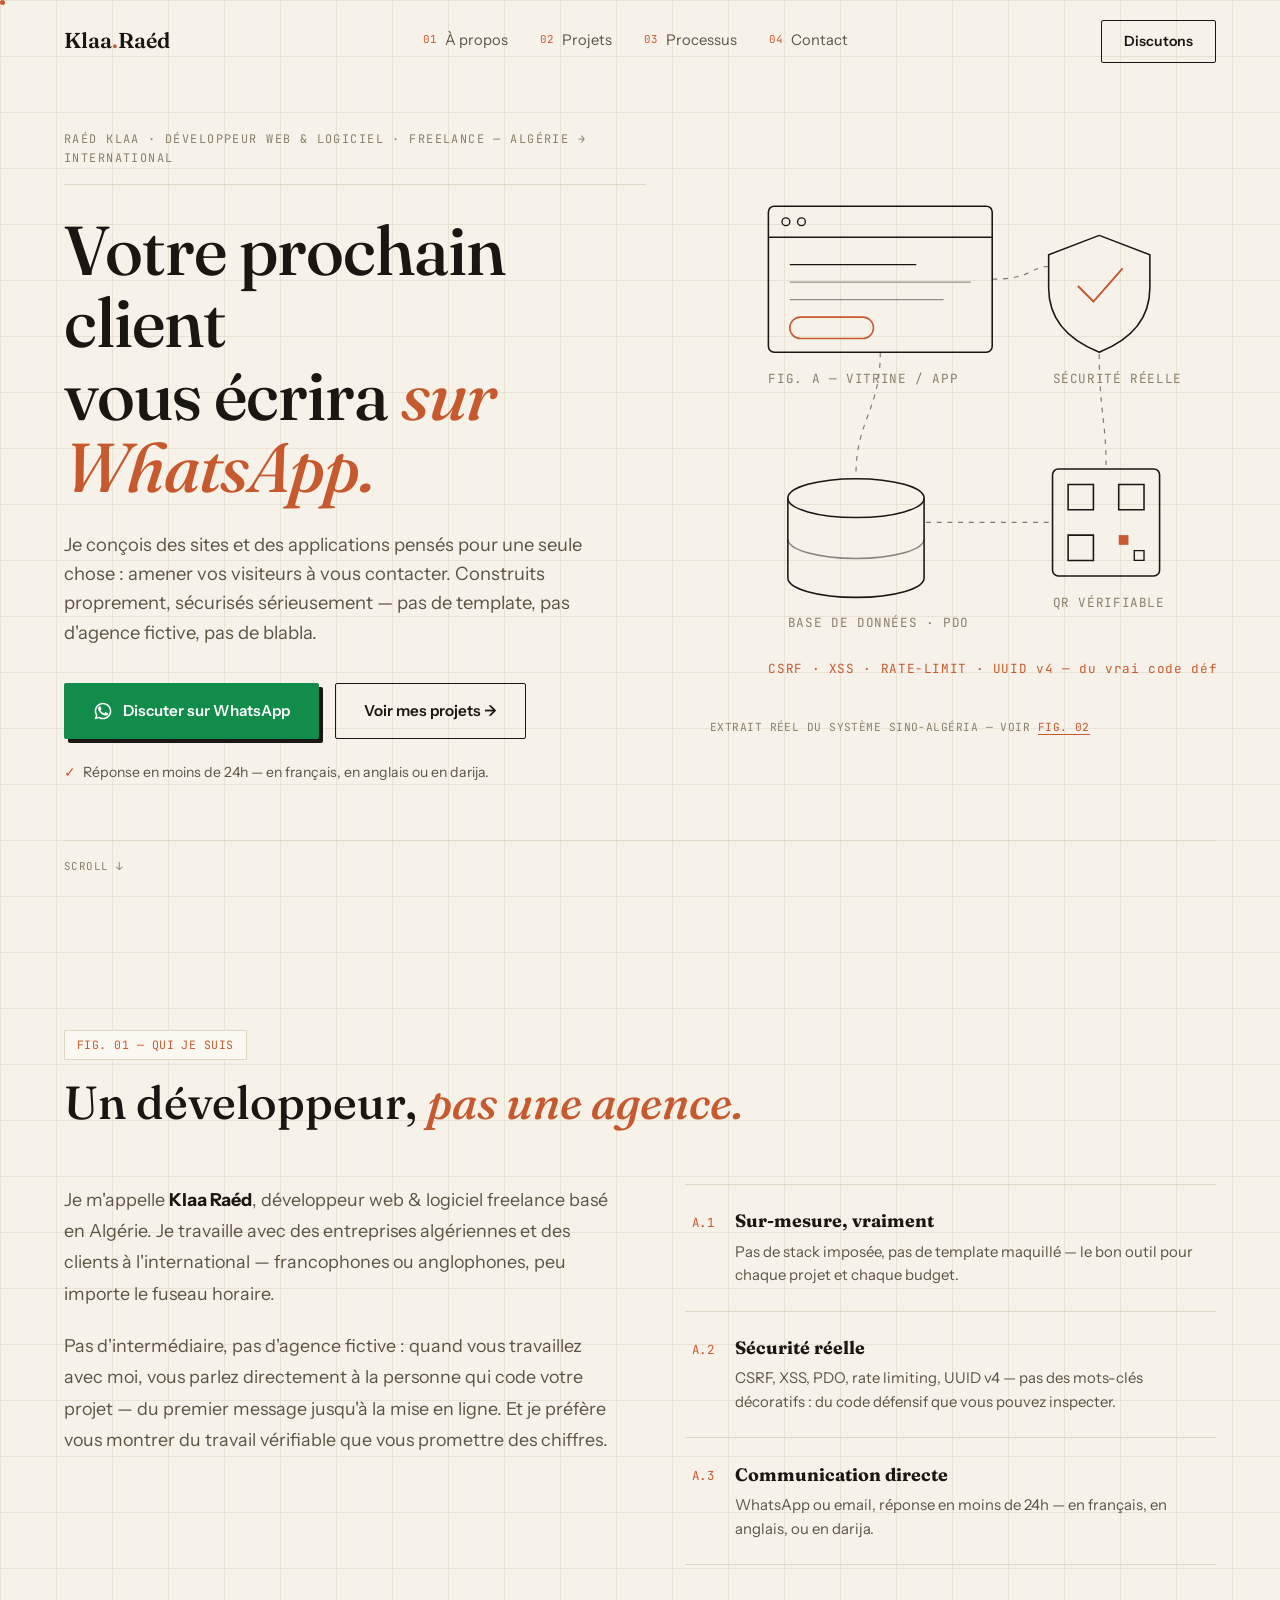
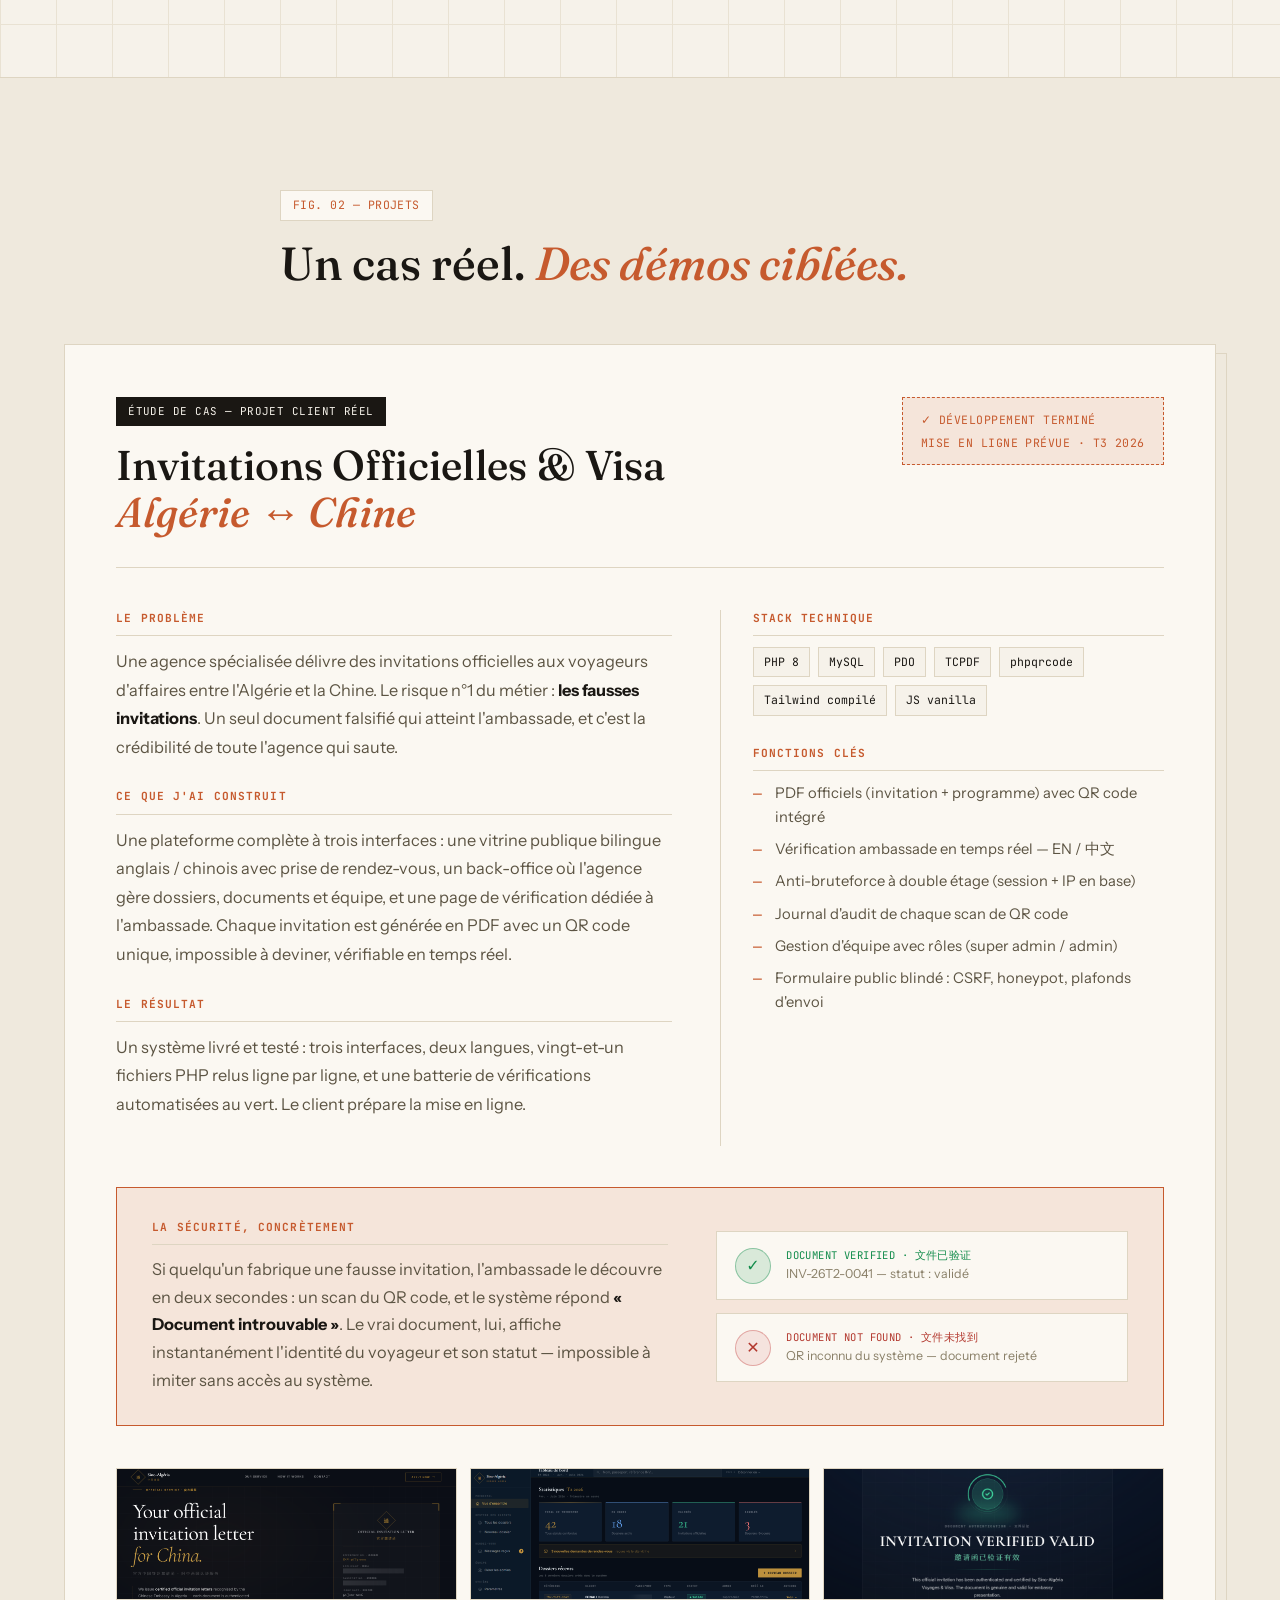
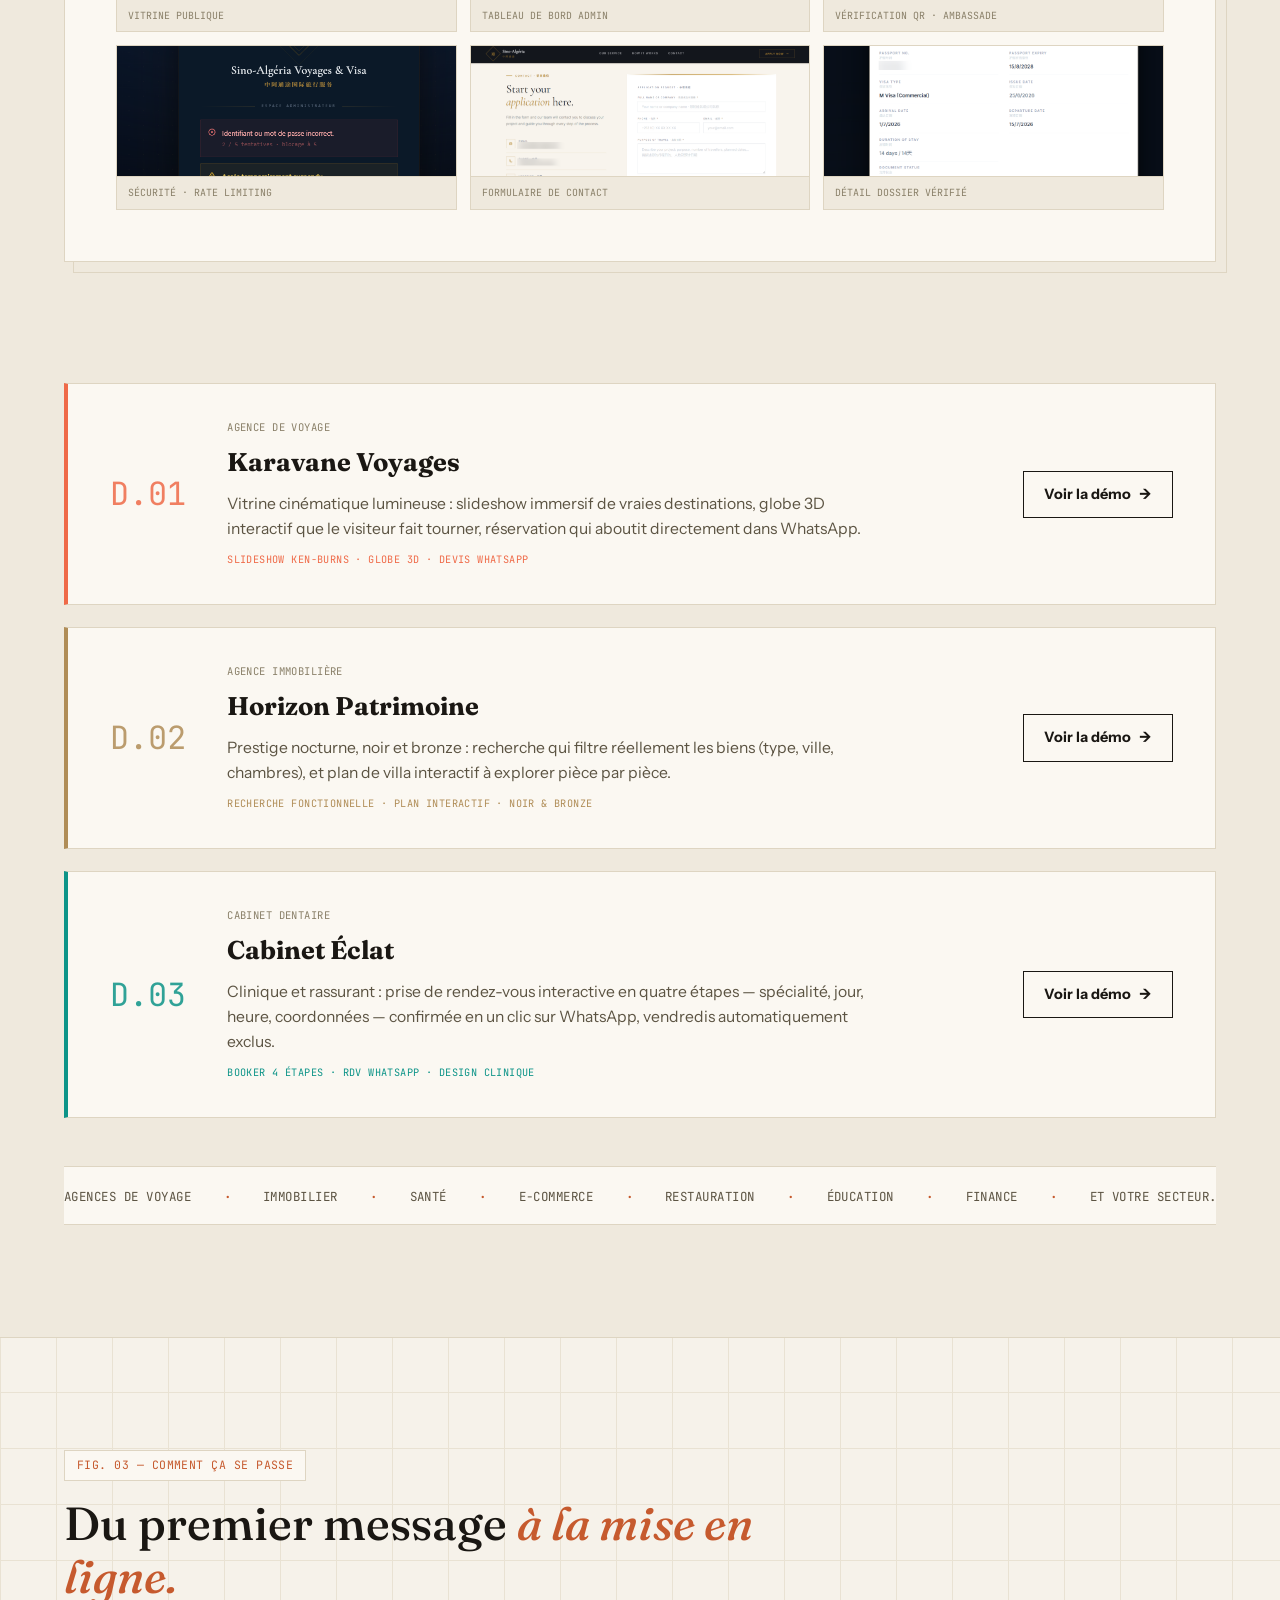
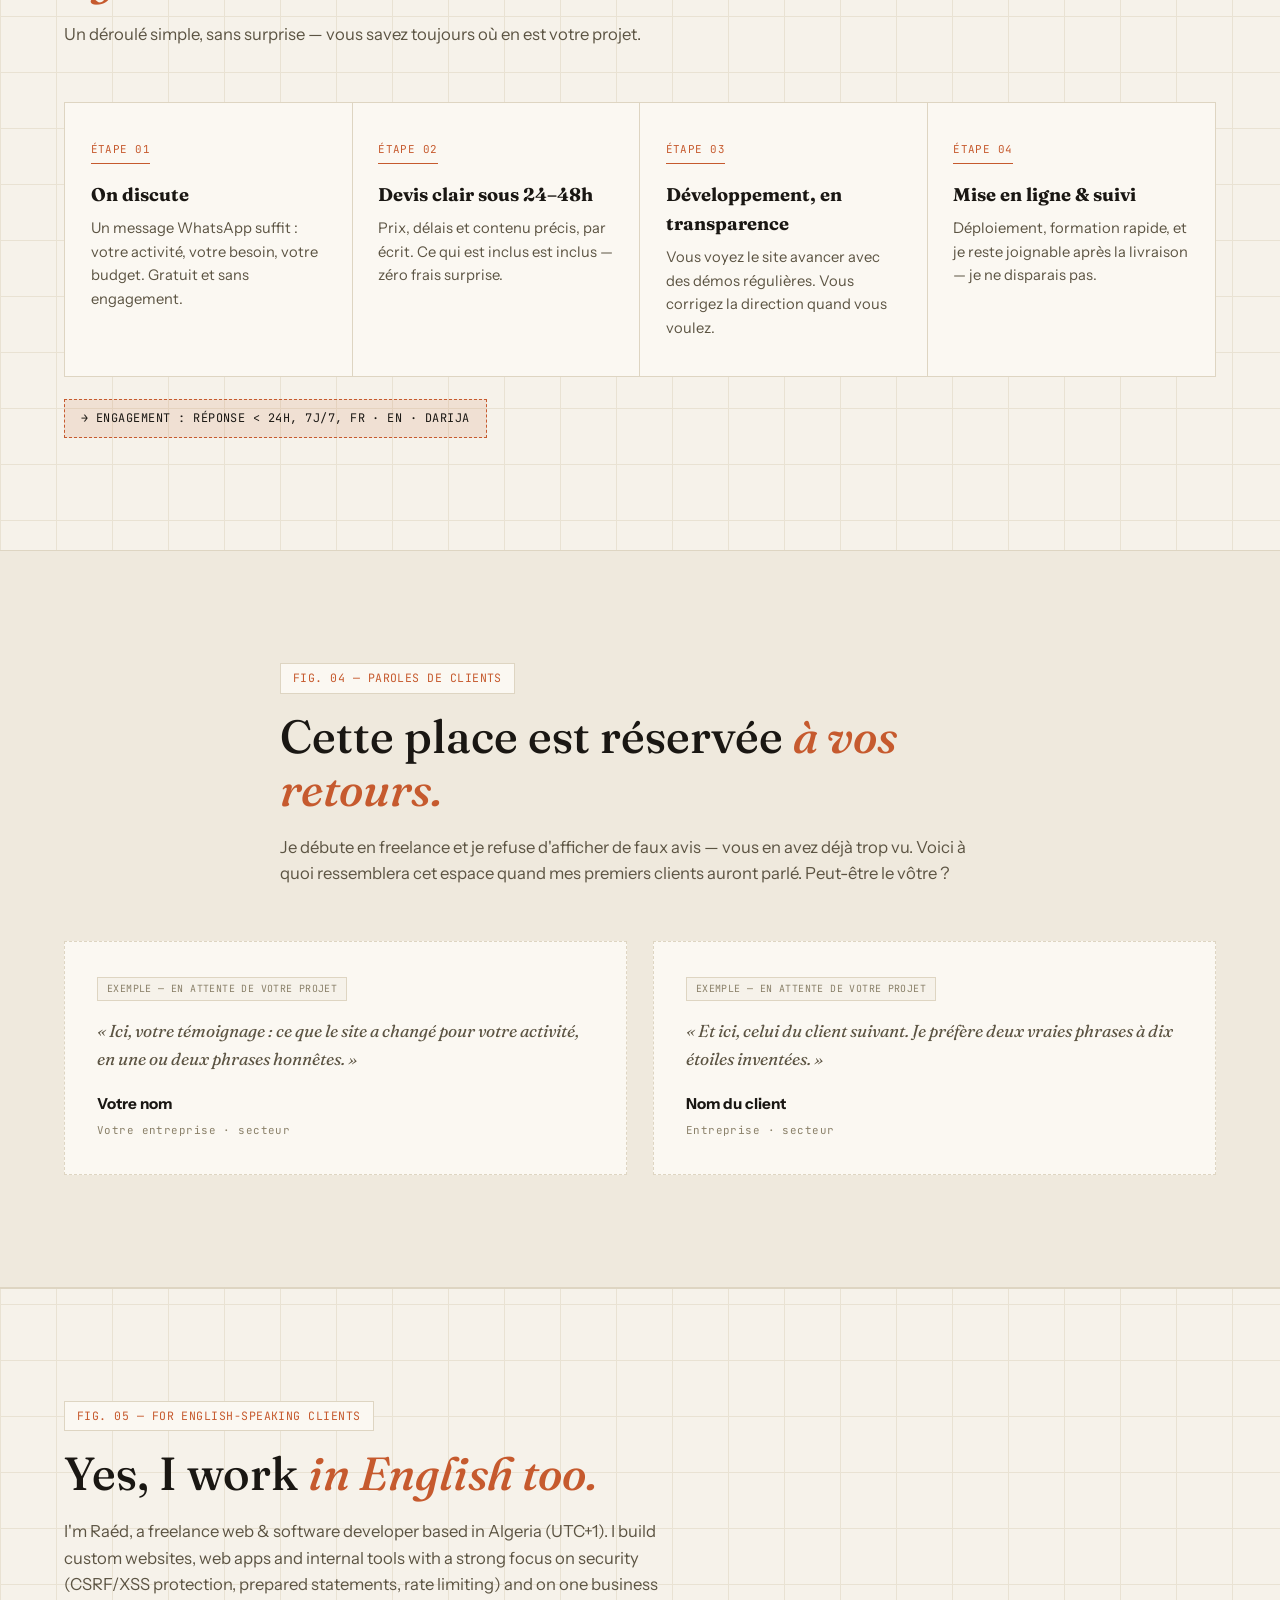
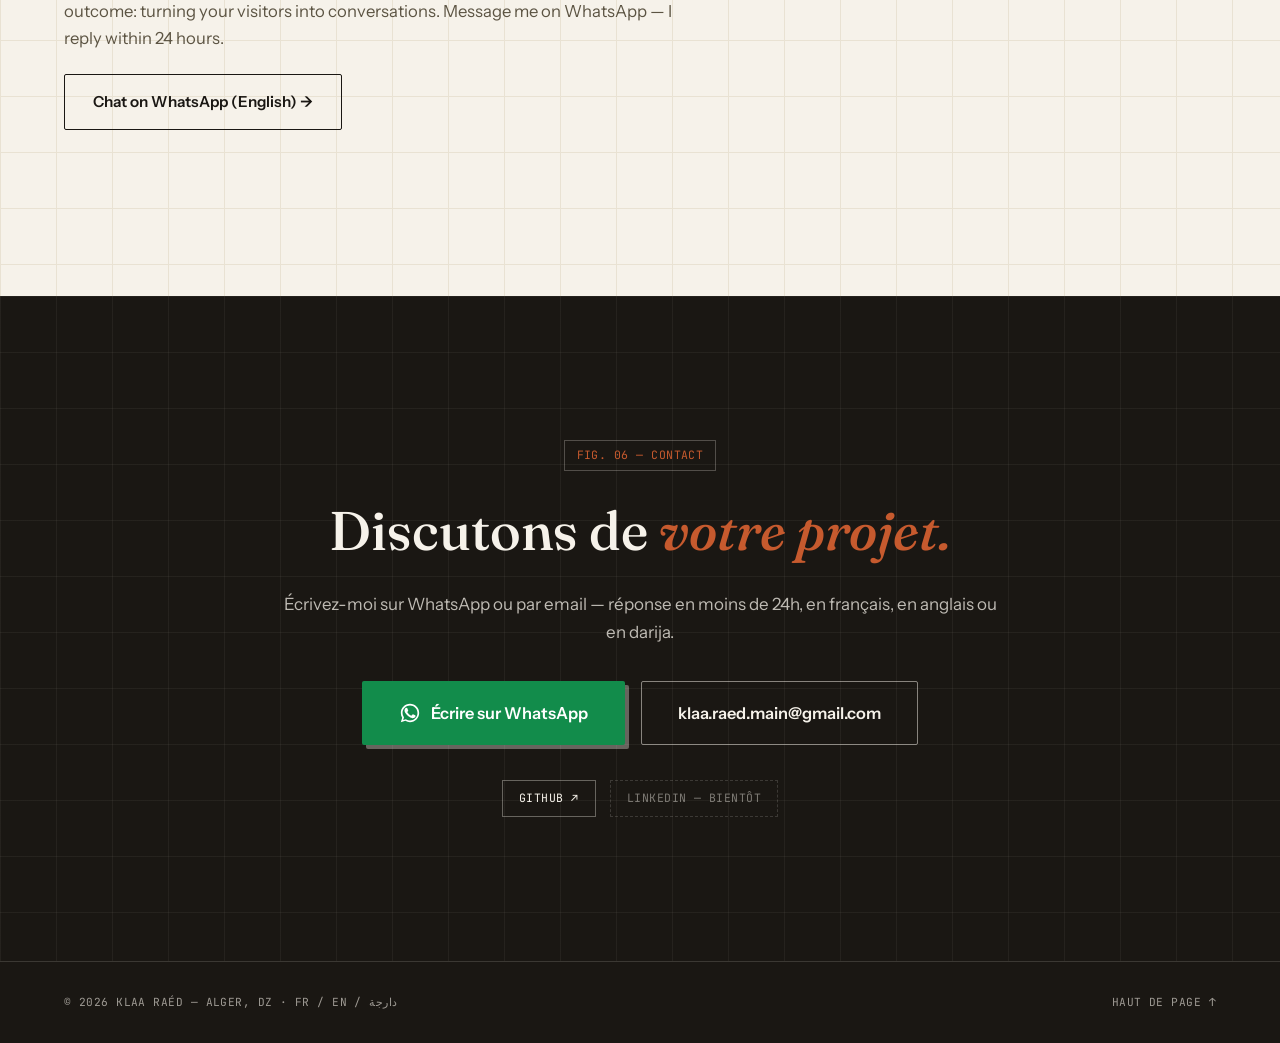
==== commit 0c8b78dc: "Réorganisation : démos dans demos/, notes internes dans internal/ (exclu du dépôt) ; section Projets" ====
--- a/index.html
+++ b/index.html
@@ -51,8 +51,8 @@
   <a href="#top" class="nav__logo">Klaa<span>.</span>Raéd</a>
   <nav class="nav__links" aria-label="Navigation principale">
     <a href="#apropos" class="nav-link"><i>01</i> À propos</a>
-    <a href="#processus" class="nav-link"><i>02</i> Processus</a>
-    <a href="#projets" class="nav-link"><i>03</i> Projets</a>
+    <a href="#projets" class="nav-link"><i>02</i> Projets</a>
+    <a href="#processus" class="nav-link"><i>03</i> Processus</a>
     <a href="#contact" class="nav-link"><i>04</i> Contact</a>
   </nav>
   <a href="#contact" class="nav__cta">Discutons</a>
@@ -63,8 +63,8 @@
 
 <div class="mobile-menu" id="mobileMenu">
   <a href="#apropos">01 — À propos</a>
-  <a href="#processus">02 — Processus</a>
-  <a href="#projets">03 — Projets</a>
+  <a href="#projets">02 — Projets</a>
+  <a href="#processus">03 — Processus</a>
   <a href="#contact">04 — Contact</a>
 </div>
 
@@ -145,7 +145,7 @@
           <text x="60" y="510" class="mono accent">CSRF · XSS · RATE-LIMIT · UUID v4 — du vrai code défensif</text>
         </g>
       </svg>
-      <figcaption class="schema__cap mono">Extrait réel du système Sino-Algéria — voir <a href="#projets">FIG. 03</a></figcaption>
+      <figcaption class="schema__cap mono">Extrait réel du système Sino-Algéria — voir <a href="#projets">FIG. 02</a></figcaption>
     </figure>
   </div>
   <div class="hero__rule" aria-hidden="true"><span class="mono">SCROLL ↓</span></div>
@@ -200,44 +200,10 @@
   </div>
 </section>
 
-<!-- 02 PROCESSUS -->
-<section class="section section--alt" id="processus">
+<!-- 02 PROJETS -->
+<section class="section section--alt" id="projets">
   <div class="section__head">
-    <p class="section__tag mono" data-reveal>FIG. 02 — COMMENT ÇA SE PASSE</p>
-    <h2 class="section__title" data-reveal>Du premier message <em>à la mise en ligne.</em></h2>
-    <p class="section__sub" data-reveal>Un déroulé simple, sans surprise — vous savez toujours où en est votre projet.</p>
-  </div>
-
-  <ol class="steps">
-    <li class="step" data-reveal>
-      <span class="step__num mono">ÉTAPE 01</span>
-      <h3>On discute</h3>
-      <p>Un message WhatsApp suffit : votre activité, votre besoin, votre budget. Gratuit et sans engagement.</p>
-    </li>
-    <li class="step" data-reveal>
-      <span class="step__num mono">ÉTAPE 02</span>
-      <h3>Devis clair sous 24–48h</h3>
-      <p>Prix, délais et contenu précis, par écrit. Ce qui est inclus est inclus — zéro frais surprise.</p>
-    </li>
-    <li class="step" data-reveal>
-      <span class="step__num mono">ÉTAPE 03</span>
-      <h3>Développement, en transparence</h3>
-      <p>Vous voyez le site avancer avec des démos régulières. Vous corrigez la direction quand vous voulez.</p>
-    </li>
-    <li class="step" data-reveal>
-      <span class="step__num mono">ÉTAPE 04</span>
-      <h3>Mise en ligne &amp; suivi</h3>
-      <p>Déploiement, formation rapide, et je reste joignable après la livraison — je ne disparais pas.</p>
-    </li>
-  </ol>
-
-  <p class="steps__promise mono" data-reveal>→ ENGAGEMENT : RÉPONSE &lt; 24H, 7J/7, FR · EN · DARIJA</p>
-</section>
-
-<!-- 03 PROJETS -->
-<section class="section" id="projets">
-  <div class="section__head">
-    <p class="section__tag mono" data-reveal>FIG. 03 — PROJETS</p>
+    <p class="section__tag mono" data-reveal>FIG. 02 — PROJETS</p>
     <h2 class="section__title" data-reveal>Un cas réel. <em>Des démos ciblées.</em></h2>
   </div>
 
@@ -354,7 +320,7 @@
       DIFFÉRENTES. LA VÔTRE SERA LA QUATRIÈME.
     </p>
 
-    <a href="demo-voyage.html" class="demo-row" style="--c:#ef6a48" data-reveal>
+    <a href="demos/demo-voyage.html" class="demo-row" style="--c:#ef6a48" data-reveal>
       <span class="demo-row__num" aria-hidden="true">D.01</span>
       <div class="demo-row__body">
         <p class="demo-row__sector mono">AGENCE DE VOYAGE</p>
@@ -369,7 +335,7 @@
       <span class="demo-row__cta">Voir la démo <i>→</i></span>
     </a>
 
-    <a href="demo-immo.html" class="demo-row" style="--c:#b08d57" data-reveal>
+    <a href="demos/demo-immo.html" class="demo-row" style="--c:#b08d57" data-reveal>
       <span class="demo-row__num" aria-hidden="true">D.02</span>
       <div class="demo-row__body">
         <p class="demo-row__sector mono">AGENCE IMMOBILIÈRE</p>
@@ -384,7 +350,7 @@
       <span class="demo-row__cta">Voir la démo <i>→</i></span>
     </a>
 
-    <a href="demo-dentaire.html" class="demo-row" style="--c:#0d9488" data-reveal>
+    <a href="demos/demo-dentaire.html" class="demo-row" style="--c:#0d9488" data-reveal>
       <span class="demo-row__num" aria-hidden="true">D.03</span>
       <div class="demo-row__body">
         <p class="demo-row__sector mono">CABINET DENTAIRE</p>
@@ -422,6 +388,40 @@
   </div>
 </section>
 
+<!-- 03 PROCESSUS -->
+<section class="section" id="processus">
+  <div class="section__head">
+    <p class="section__tag mono" data-reveal>FIG. 03 — COMMENT ÇA SE PASSE</p>
+    <h2 class="section__title" data-reveal>Du premier message <em>à la mise en ligne.</em></h2>
+    <p class="section__sub" data-reveal>Un déroulé simple, sans surprise — vous savez toujours où en est votre projet.</p>
+  </div>
+
+  <ol class="steps">
+    <li class="step" data-reveal>
+      <span class="step__num mono">ÉTAPE 01</span>
+      <h3>On discute</h3>
+      <p>Un message WhatsApp suffit : votre activité, votre besoin, votre budget. Gratuit et sans engagement.</p>
+    </li>
+    <li class="step" data-reveal>
+      <span class="step__num mono">ÉTAPE 02</span>
+      <h3>Devis clair sous 24–48h</h3>
+      <p>Prix, délais et contenu précis, par écrit. Ce qui est inclus est inclus — zéro frais surprise.</p>
+    </li>
+    <li class="step" data-reveal>
+      <span class="step__num mono">ÉTAPE 03</span>
+      <h3>Développement, en transparence</h3>
+      <p>Vous voyez le site avancer avec des démos régulières. Vous corrigez la direction quand vous voulez.</p>
+    </li>
+    <li class="step" data-reveal>
+      <span class="step__num mono">ÉTAPE 04</span>
+      <h3>Mise en ligne &amp; suivi</h3>
+      <p>Déploiement, formation rapide, et je reste joignable après la livraison — je ne disparais pas.</p>
+    </li>
+  </ol>
+
+  <p class="steps__promise mono" data-reveal>→ ENGAGEMENT : RÉPONSE &lt; 24H, 7J/7, FR · EN · DARIJA</p>
+</section>
+
 <!-- 04 TEMOIGNAGES -->
 <section class="section section--alt" id="temoignages">
   <div class="section__head">
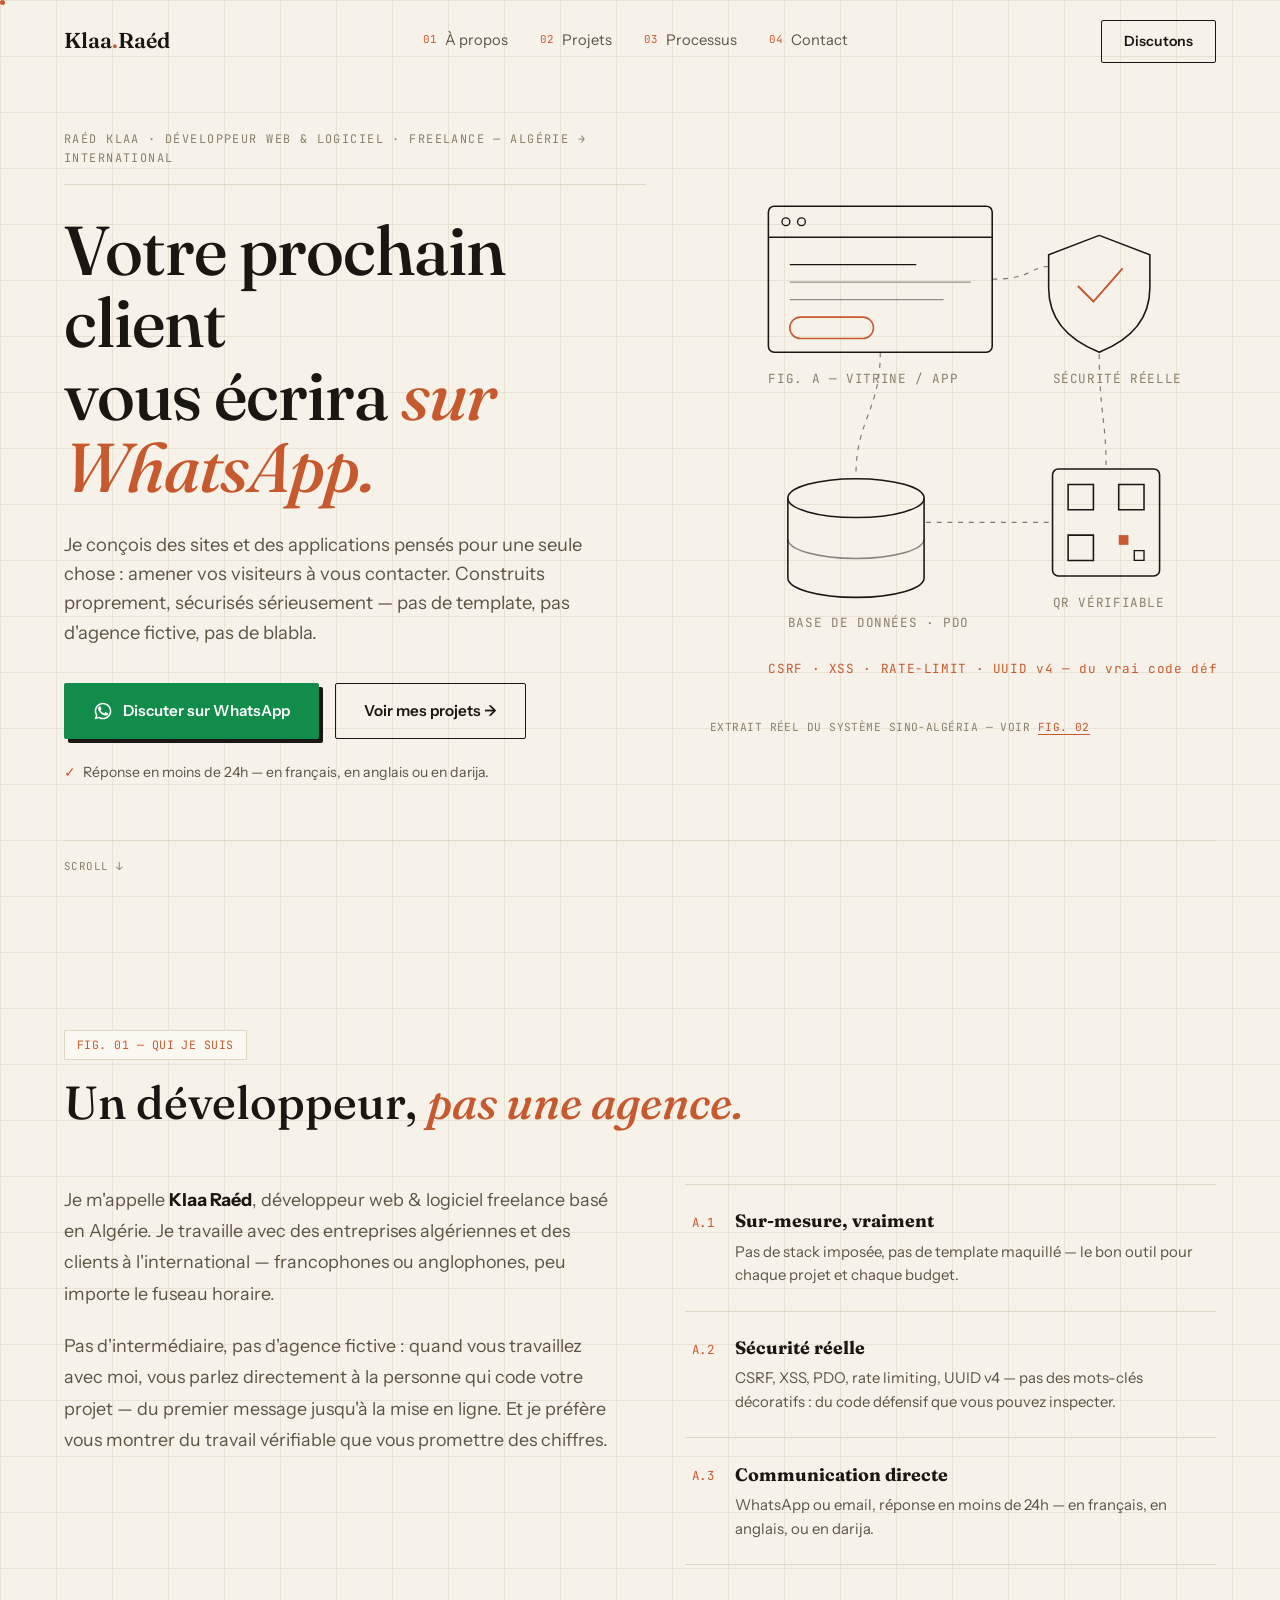
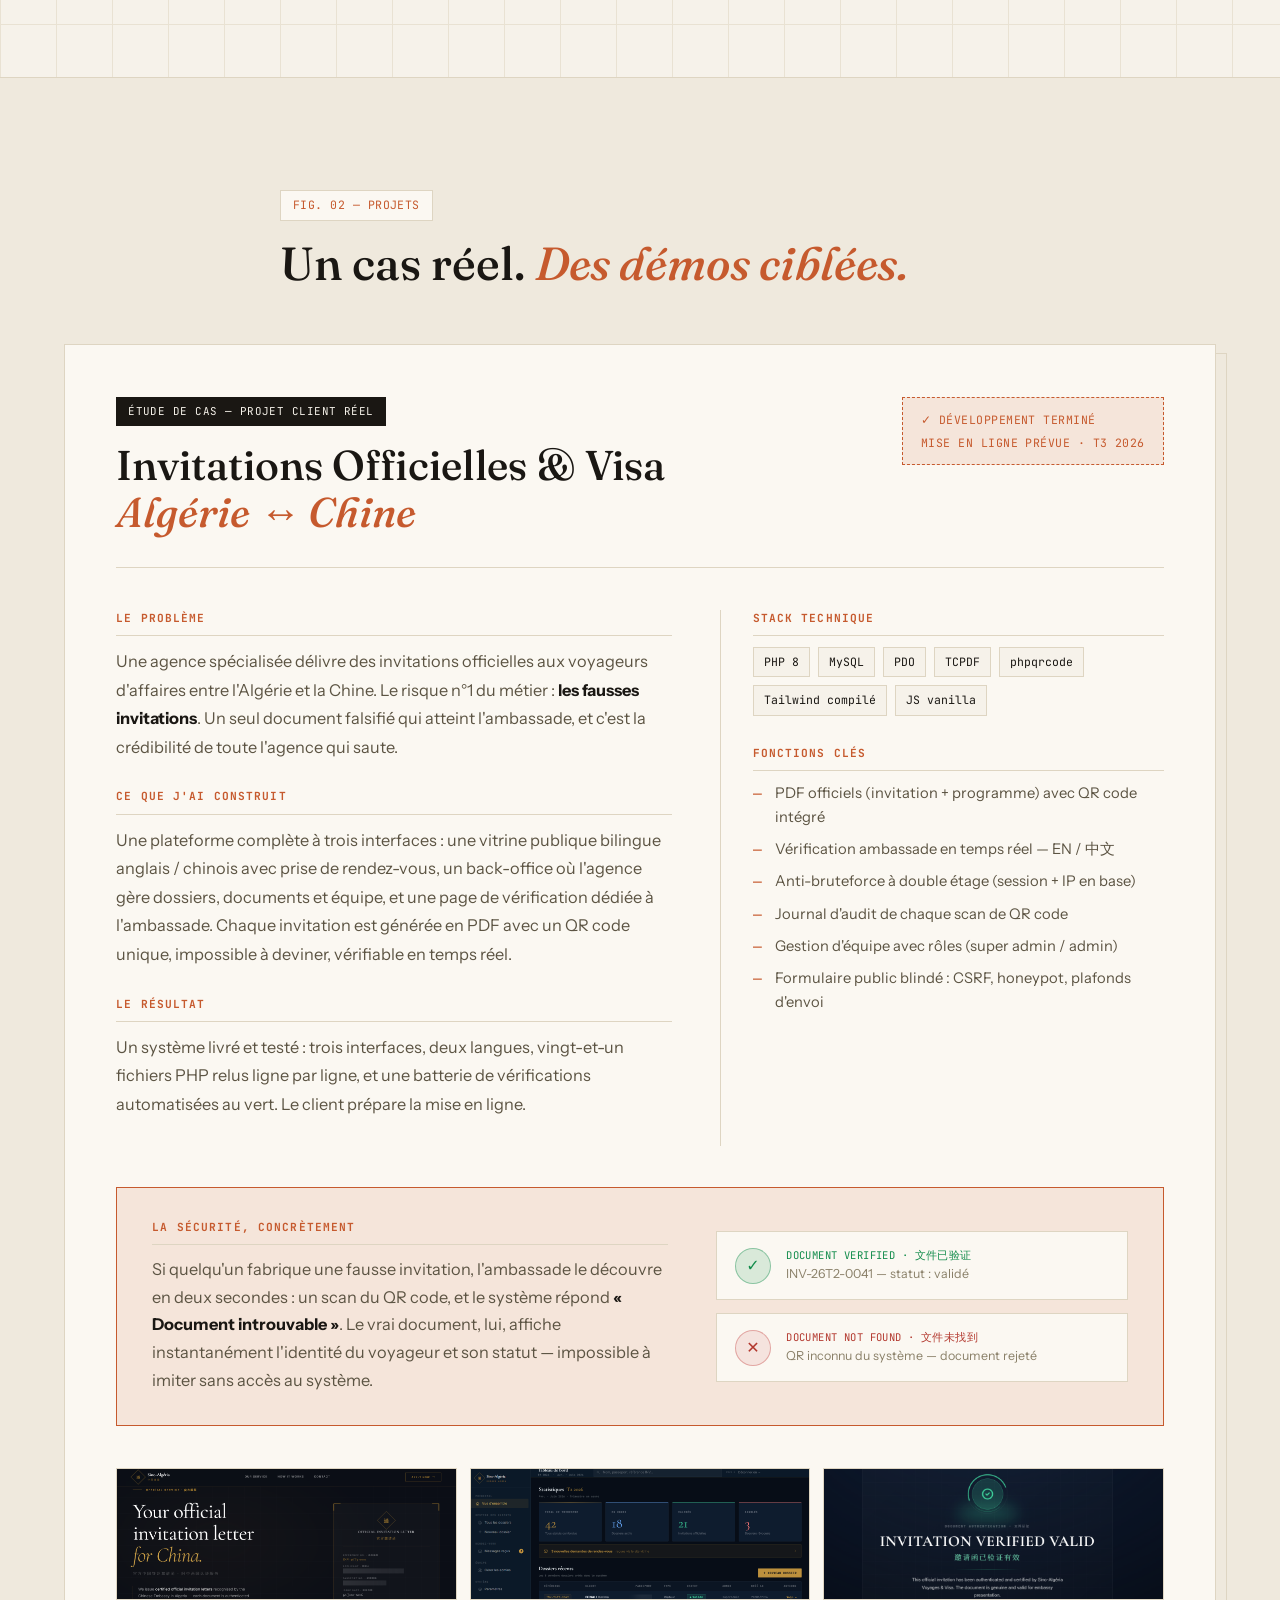
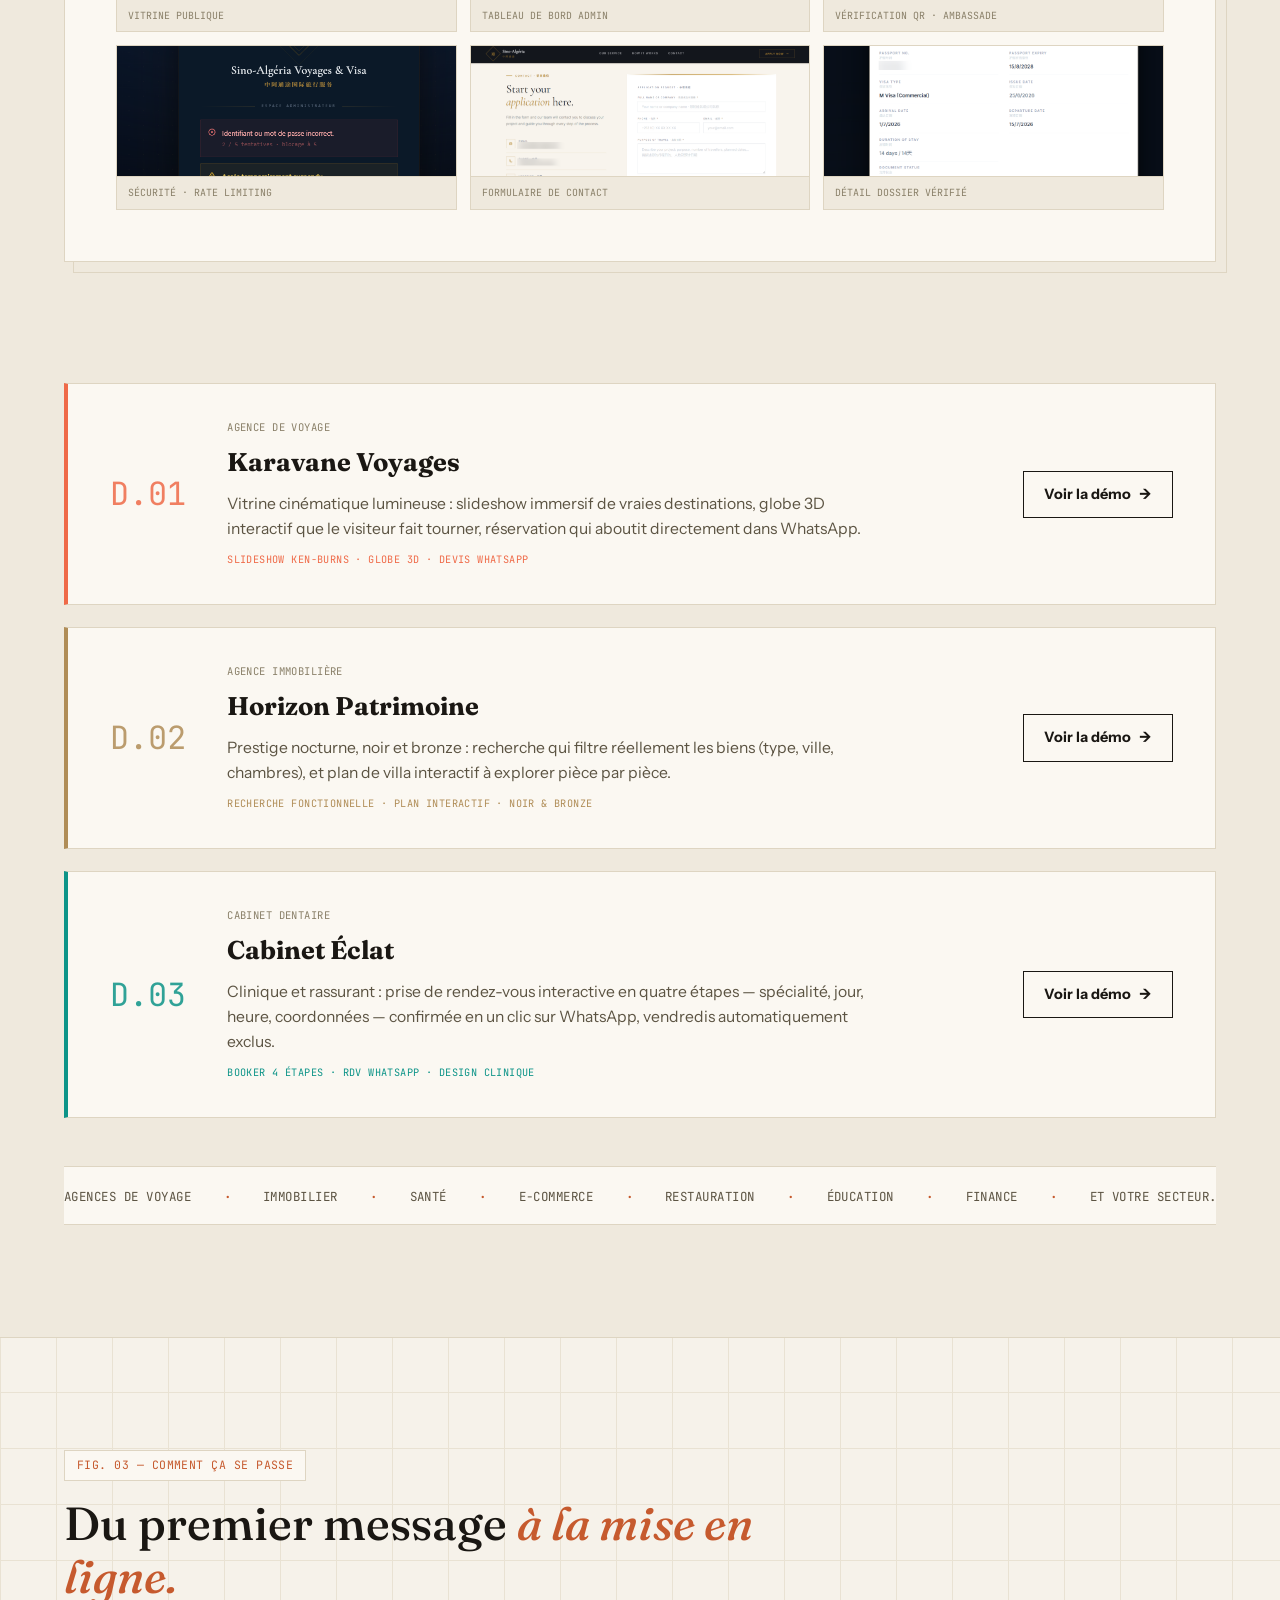
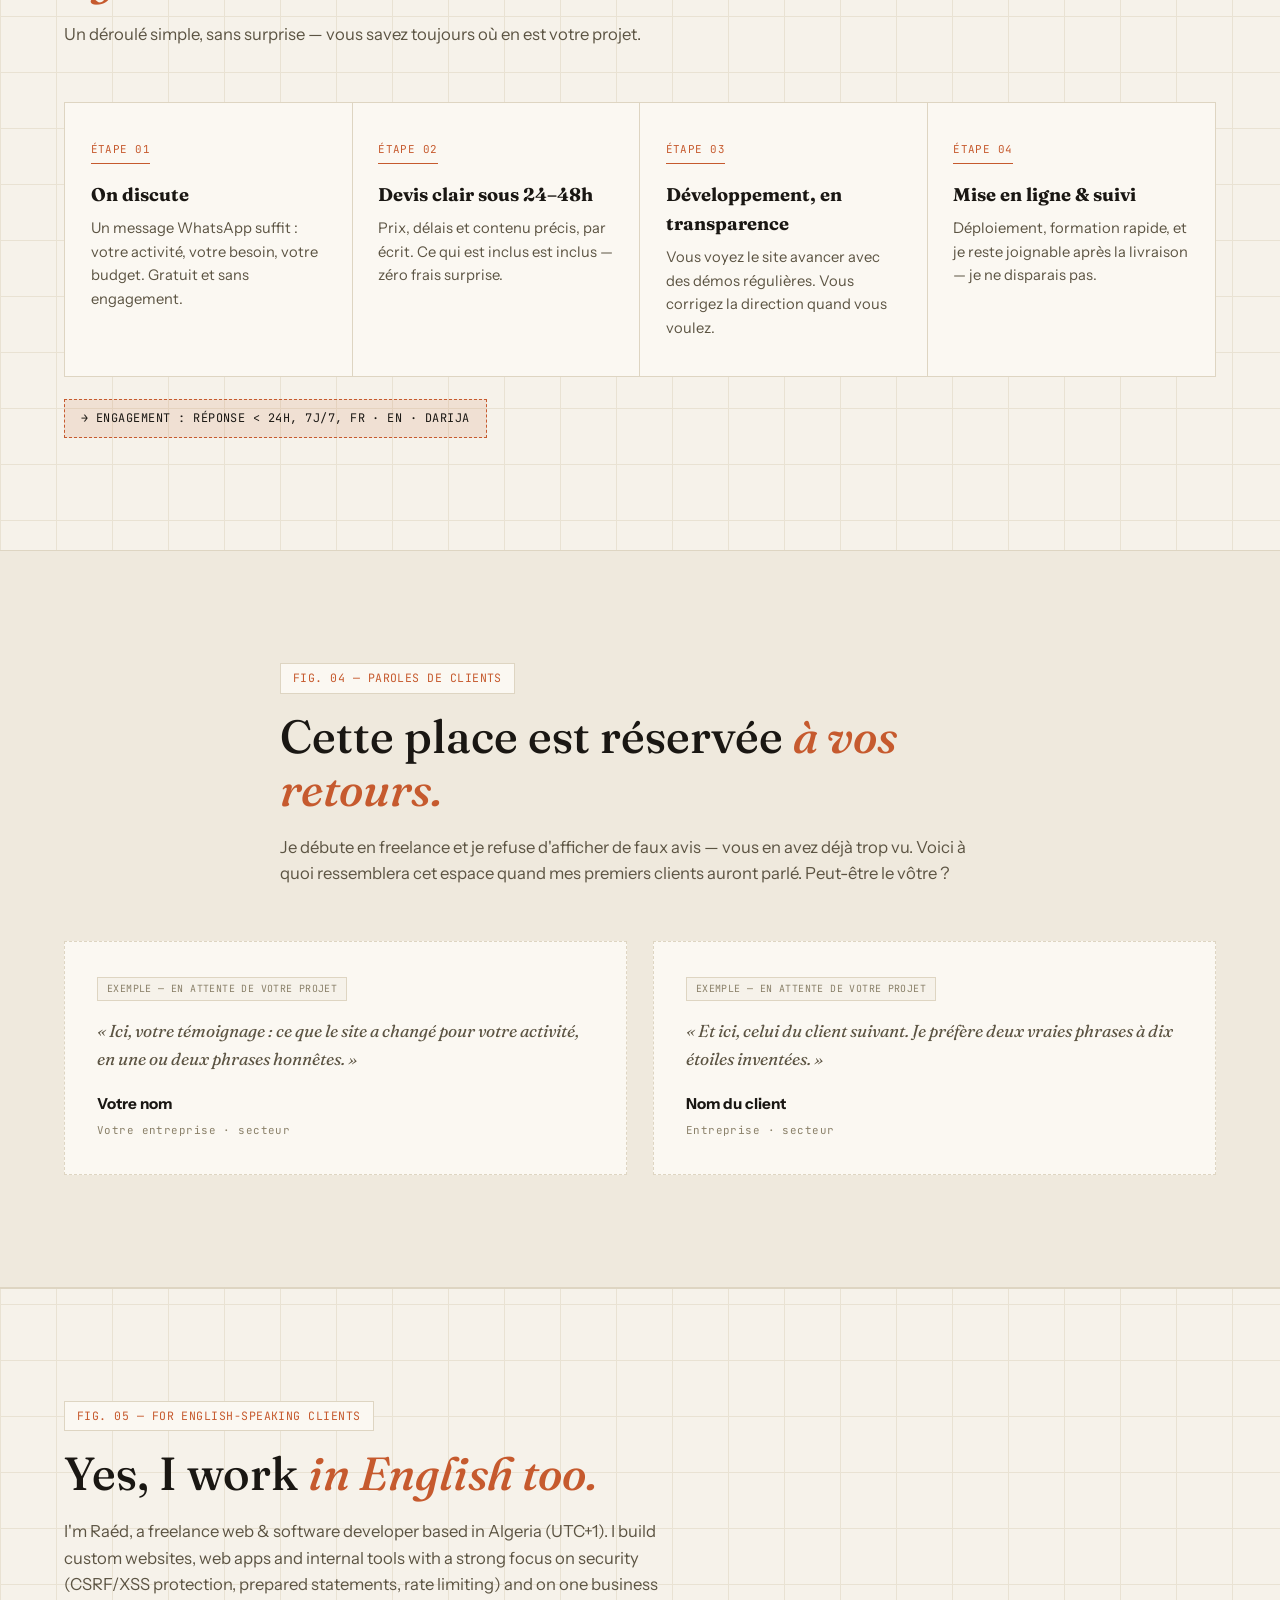
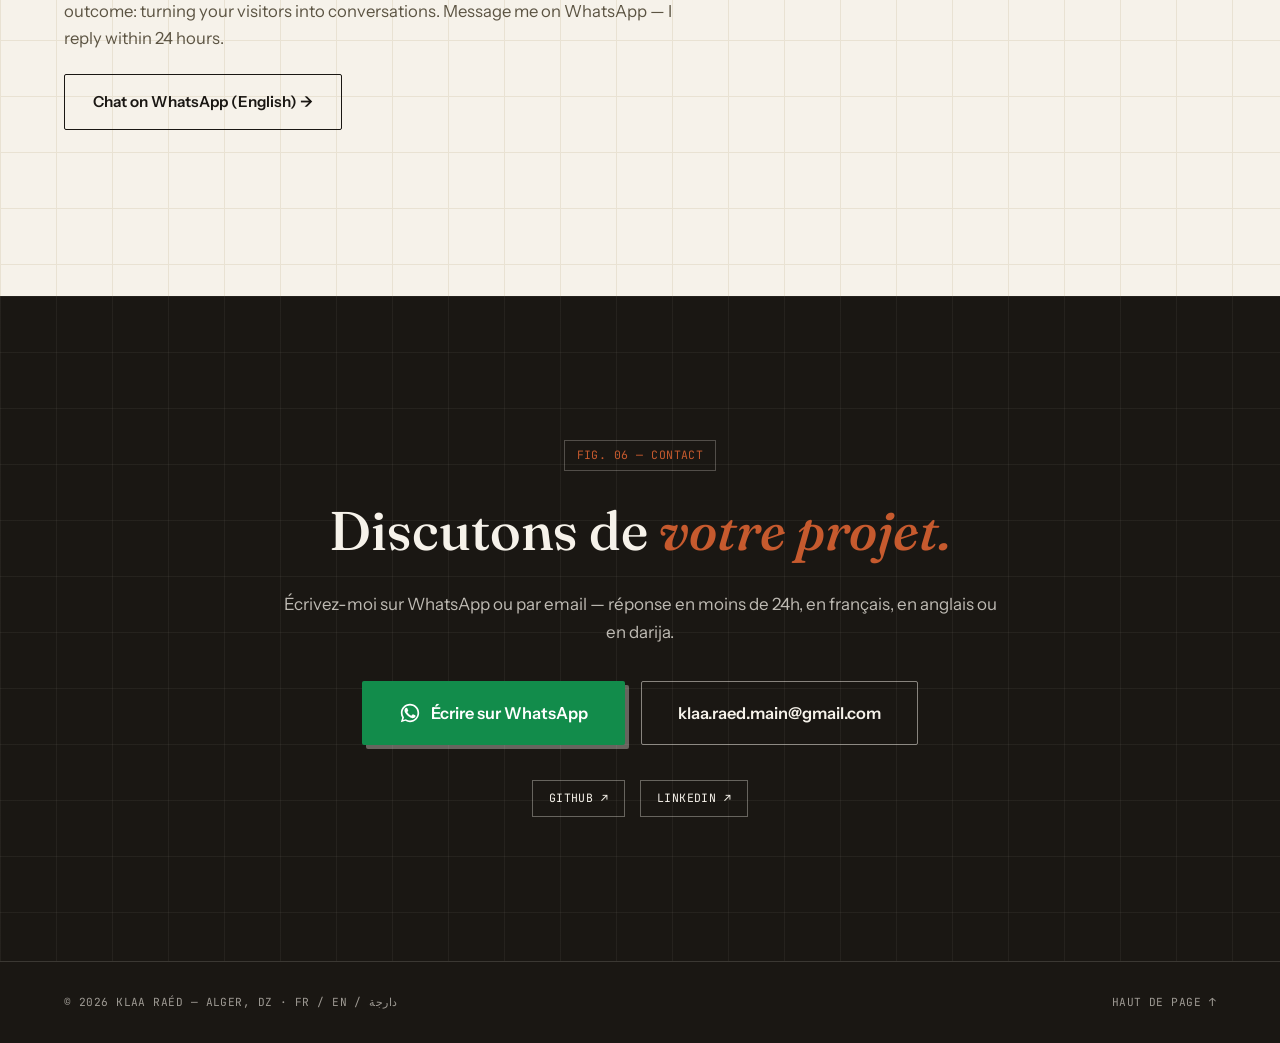
==== commit 43ab241b: "Contact : activer le vrai lien LinkedIn" ====
--- a/index.html
+++ b/index.html
@@ -489,9 +489,7 @@
     </div>
     <div class="contact__socials" data-reveal>
       <a href="https://github.com/jayverse88" target="_blank" rel="noopener" class="social-chip mono">GitHub ↗</a>
-      <!-- TODO : créer votre profil LinkedIn puis remplacer ce span par
-           <a href="https://www.linkedin.com/in/VOTRE-PROFIL" target="_blank" rel="noopener" class="social-chip mono">LinkedIn ↗</a> -->
-      <span class="social-chip social-chip--soon mono" title="Profil en cours de création">LinkedIn — bientôt</span>
+      <a href="https://www.linkedin.com/in/raed-esselwene-klaa-434290421" target="_blank" rel="noopener" class="social-chip mono">LinkedIn ↗</a>
     </div>
   </div>
 </section>
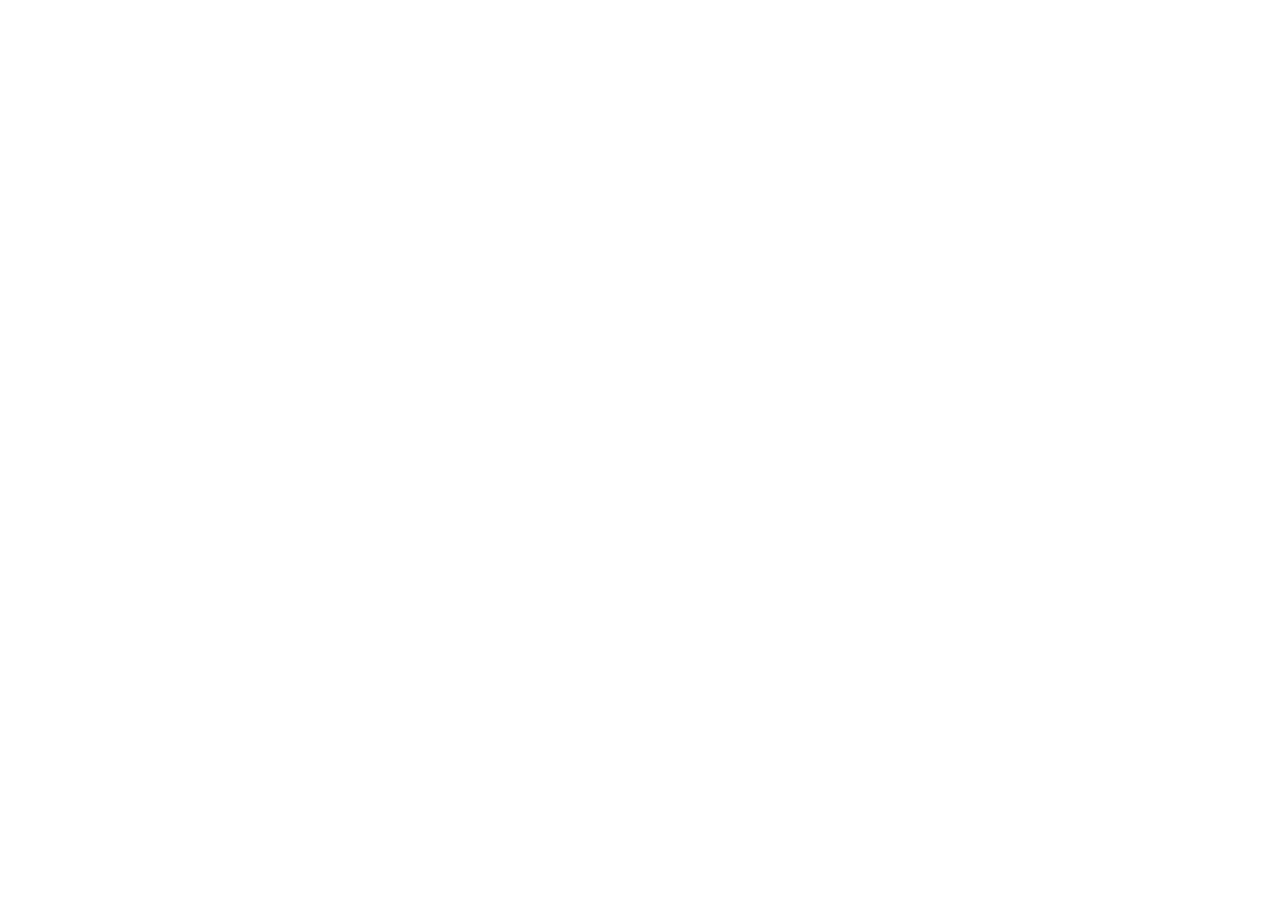
==== commit dad7b187: "Redirection vers le nouveau portfolio" ====
--- a/index.html
+++ b/index.html
@@ -1,516 +1,14 @@
-<!DOCTYPE html>
+<!doctype html>
 <html lang="fr">
 <head>
-<meta charset="UTF-8">
-<meta name="viewport" content="width=device-width, initial-scale=1.0, viewport-fit=cover">
-<!-- ⚠ DOMAINE : "raedklaa.com" est un PLACEHOLDER. Quand vous aurez votre vrai domaine,
-     remplacez-le partout (Ctrl+H sur "raedklaa.com") dans index.html, les 3 démos, 404.html et sitemap.xml. -->
-<title>Klaa Raéd — Développeur Web & Logiciel Freelance | Algérie & International</title>
-<meta name="description" content="Klaa Raéd, développeur web & logiciel freelance basé en Algérie. Sites, applications et systèmes sur-mesure, sécurisés sérieusement — pour clients algériens et internationaux. Réponse < 24h sur WhatsApp.">
-<link rel="canonical" href="https://raedklaa.com/">
-<link rel="icon" type="image/svg+xml" href="assets/brand/favicon.svg">
-<link rel="icon" type="image/png" sizes="32x32" href="assets/brand/favicon-32.png">
-<link rel="apple-touch-icon" href="assets/brand/apple-touch-icon.png">
-<!-- Open Graph : contrôle l'aperçu quand le lien est partagé sur WhatsApp / Facebook / LinkedIn -->
-<meta property="og:type" content="website">
-<meta property="og:url" content="https://raedklaa.com/">
-<meta property="og:title" content="Klaa Raéd — Développeur Web & Logiciel Freelance">
-<meta property="og:description" content="Sites, applications & systèmes sur-mesure — Algérie → International. Réponse < 24h sur WhatsApp.">
-<meta property="og:image" content="https://raedklaa.com/assets/brand/og-home.png">
-<meta property="og:image:width" content="1200">
-<meta property="og:image:height" content="630">
-<meta property="og:locale" content="fr_DZ">
-<meta name="twitter:card" content="summary_large_image">
-<meta name="twitter:title" content="Klaa Raéd — Développeur Web & Logiciel Freelance">
-<meta name="twitter:description" content="Sites, applications & systèmes sur-mesure — Algérie → International.">
-<meta name="twitter:image" content="https://raedklaa.com/assets/brand/og-home.png">
-<link rel="preconnect" href="https://fonts.googleapis.com">
-<link rel="preconnect" href="https://fonts.gstatic.com" crossorigin>
-<link href="https://fonts.googleapis.com/css2?family=Fraunces:ital,opsz,wght@0,9..144,400;0,9..144,500;0,9..144,600;0,9..144,700;1,9..144,400;1,9..144,500&family=Instrument+Sans:ital,wght@0,400;0,500;0,600;0,700;1,400&family=JetBrains+Mono:wght@400;500;600&display=swap" rel="stylesheet">
-<link rel="stylesheet" href="css/style.css">
-<script type="application/ld+json">
-{
-  "@context": "https://schema.org",
-  "@type": "Person",
-  "name": "Raéd Klaa",
-  "jobTitle": "Développeur Web & Logiciel Freelance",
-  "url": "https://raedklaa.com/",
-  "email": "mailto:klaa.raed.main@gmail.com",
-  "address": { "@type": "PostalAddress", "addressCountry": "DZ" },
-  "sameAs": ["https://github.com/jayverse88"],
-  "knowsLanguage": ["fr", "en", "ar"]
-}
-</script>
+<meta charset="utf-8">
+<meta name="viewport" content="width=device-width, initial-scale=1">
+<title>Klaa Raéd · Portfolio</title>
+<meta http-equiv="refresh" content="0; url=https://klaa-raed.netlify.app/">
+<link rel="canonical" href="https://klaa-raed.netlify.app/">
+<script>location.replace("https://klaa-raed.netlify.app/");</script>
 </head>
 <body>
-
-<a class="skip-link" href="#apropos">Aller au contenu</a>
-
-<!-- NAV -->
-<header class="nav" id="nav">
-  <a href="#top" class="nav__logo">Klaa<span>.</span>Raéd</a>
-  <nav class="nav__links" aria-label="Navigation principale">
-    <a href="#apropos" class="nav-link"><i>01</i> À propos</a>
-    <a href="#projets" class="nav-link"><i>02</i> Projets</a>
-    <a href="#processus" class="nav-link"><i>03</i> Processus</a>
-    <a href="#contact" class="nav-link"><i>04</i> Contact</a>
-  </nav>
-  <a href="#contact" class="nav__cta">Discutons</a>
-  <button class="nav__burger" id="burger" aria-label="Menu" aria-expanded="false" aria-controls="mobileMenu">
-    <span></span><span></span><span></span>
-  </button>
-</header>
-
-<div class="mobile-menu" id="mobileMenu">
-  <a href="#apropos">01 — À propos</a>
-  <a href="#projets">02 — Projets</a>
-  <a href="#processus">03 — Processus</a>
-  <a href="#contact">04 — Contact</a>
-</div>
-
-<!-- HERO -->
-<section class="hero" id="top">
-  <div class="hero__grid">
-    <div class="hero__text">
-      <p class="hero__eyebrow" data-reveal>Raéd Klaa · Développeur web &amp; logiciel · Freelance — Algérie → International</p>
-      <h1 class="hero__title">
-        <span class="line" data-reveal>Votre prochain client</span>
-        <span class="line" data-reveal>vous écrira <em>sur WhatsApp.</em></span>
-      </h1>
-      <p class="hero__sub" data-reveal>
-        Je conçois des sites et des applications pensés pour une seule chose :
-        amener vos visiteurs à vous contacter. Construits proprement,
-        sécurisés sérieusement — pas de template, pas d'agence fictive,
-        pas de blabla.
-      </p>
-      <div class="hero__actions" data-reveal>
-        <a href="#contact" class="btn btn--whatsapp" id="waHero">
-          <svg viewBox="0 0 24 24" width="20" height="20" fill="currentColor" aria-hidden="true"><path d="M17.472 14.382c-.297-.149-1.758-.867-2.03-.967-.273-.099-.471-.148-.67.15-.197.297-.767.966-.94 1.164-.173.199-.347.223-.644.075-.297-.15-1.255-.463-2.39-1.475-.883-.788-1.48-1.761-1.653-2.059-.173-.297-.018-.458.13-.606.134-.133.298-.347.446-.52.149-.174.198-.298.298-.497.099-.198.05-.371-.025-.52-.075-.149-.669-1.612-.916-2.207-.242-.579-.487-.5-.669-.51-.173-.008-.371-.01-.57-.01-.198 0-.52.074-.792.372-.272.297-1.04 1.016-1.04 2.479 0 1.462 1.065 2.875 1.213 3.074.149.198 2.096 3.2 5.077 4.487.709.306 1.262.489 1.694.625.712.227 1.36.195 1.872.118.571-.085 1.758-.719 2.006-1.413.248-.694.248-1.289.173-1.413-.074-.124-.272-.198-.57-.347z"/><path d="M12.001 2C6.478 2 2 6.477 2 12c0 1.86.505 3.641 1.462 5.194L2 22l4.918-1.435A9.94 9.94 0 0 0 12.001 22C17.523 22 22 17.523 22 12S17.523 2 12.001 2zm0 18.148a8.11 8.11 0 0 1-4.135-1.134l-.297-.176-3.006.877.883-2.928-.194-.303A8.14 8.14 0 0 1 3.851 12c0-4.494 3.656-8.148 8.15-8.148 4.494 0 8.148 3.654 8.148 8.148 0 4.494-3.654 8.148-8.148 8.148z"/></svg>
-          Discuter sur WhatsApp
-        </a>
-        <a href="#projets" class="btn btn--ghost">Voir mes projets →</a>
-      </div>
-      <p class="hero__promise" data-reveal>
-        <span class="tick" aria-hidden="true">✓</span> Réponse en moins de 24h — en français, en anglais ou en darija.
-      </p>
-    </div>
-
-    <!-- Schéma technique annoté (dessin SVG, auto-hébergé) -->
-    <figure class="hero__schema" data-reveal aria-label="Schéma d'architecture : site vitrine relié à une base de données sécurisée, vérification QR et contact WhatsApp">
-      <svg viewBox="0 0 520 540" xmlns="http://www.w3.org/2000/svg" class="schema" role="img" aria-hidden="true">
-        <!-- browser / vitrine -->
-        <g class="draw d1">
-          <rect x="60" y="30" width="230" height="150" rx="6" fill="none" stroke="currentColor" stroke-width="1.6"/>
-          <line x1="60" y1="62" x2="290" y2="62" stroke="currentColor" stroke-width="1.6"/>
-          <circle cx="78" cy="46" r="4" fill="none" stroke="currentColor" stroke-width="1.4"/>
-          <circle cx="94" cy="46" r="4" fill="none" stroke="currentColor" stroke-width="1.4"/>
-          <line x1="82" y1="90" x2="212" y2="90" stroke="currentColor" stroke-width="1.4"/>
-          <line x1="82" y1="108" x2="268" y2="108" stroke="currentColor" stroke-width="1.4" opacity=".45"/>
-          <line x1="82" y1="126" x2="240" y2="126" stroke="currentColor" stroke-width="1.4" opacity=".45"/>
-          <rect x="82" y="144" width="86" height="22" rx="11" fill="none" stroke="#c65a2e" stroke-width="1.6"/>
-        </g>
-        <!-- shield -->
-        <g class="draw d2">
-          <path d="M400 60 l52 20 v34 c0 34 -22 54 -52 66 c-30 -12 -52 -32 -52 -66 v-34 z" fill="none" stroke="currentColor" stroke-width="1.6"/>
-          <path d="M378 112 l16 16 l30 -34" fill="none" stroke="#c65a2e" stroke-width="2"/>
-        </g>
-        <!-- database -->
-        <g class="draw d3">
-          <ellipse cx="150" cy="330" rx="70" ry="20" fill="none" stroke="currentColor" stroke-width="1.6"/>
-          <path d="M80 330 v82 c0 11 31 20 70 20 s70 -9 70 -20 v-82" fill="none" stroke="currentColor" stroke-width="1.6"/>
-          <path d="M80 372 c0 11 31 20 70 20 s70 -9 70 -20" fill="none" stroke="currentColor" stroke-width="1.4" opacity=".5"/>
-        </g>
-        <!-- QR -->
-        <g class="draw d4">
-          <rect x="352" y="300" width="110" height="110" rx="6" fill="none" stroke="currentColor" stroke-width="1.6"/>
-          <rect x="368" y="316" width="26" height="26" fill="none" stroke="currentColor" stroke-width="1.6"/>
-          <rect x="420" y="316" width="26" height="26" fill="none" stroke="currentColor" stroke-width="1.6"/>
-          <rect x="368" y="368" width="26" height="26" fill="none" stroke="currentColor" stroke-width="1.6"/>
-          <rect x="420" y="368" width="10" height="10" fill="#c65a2e"/>
-          <rect x="436" y="384" width="10" height="10" fill="none" stroke="currentColor" stroke-width="1.4"/>
-        </g>
-        <!-- connectors -->
-        <g class="wire">
-          <path d="M290 105 C 330 105, 330 92, 348 92" fill="none" stroke="currentColor" stroke-width="1.2" stroke-dasharray="5 6"/>
-          <path d="M175 180 C 175 240, 150 250, 150 306" fill="none" stroke="currentColor" stroke-width="1.2" stroke-dasharray="5 6"/>
-          <path d="M400 182 C 400 240, 407 250, 407 296" fill="none" stroke="currentColor" stroke-width="1.2" stroke-dasharray="5 6"/>
-          <path d="M222 355 L 348 355" fill="none" stroke="currentColor" stroke-width="1.2" stroke-dasharray="5 6"/>
-        </g>
-        <!-- annotations -->
-        <g class="ann">
-          <text x="60" y="212" class="mono">FIG. A — VITRINE / APP</text>
-          <text x="352" y="212" class="mono">SÉCURITÉ RÉELLE</text>
-          <text x="80" y="462" class="mono">BASE DE DONNÉES · PDO</text>
-          <text x="352" y="442" class="mono">QR VÉRIFIABLE</text>
-          <text x="60" y="510" class="mono accent">CSRF · XSS · RATE-LIMIT · UUID v4 — du vrai code défensif</text>
-        </g>
-      </svg>
-      <figcaption class="schema__cap mono">Extrait réel du système Sino-Algéria — voir <a href="#projets">FIG. 02</a></figcaption>
-    </figure>
-  </div>
-  <div class="hero__rule" aria-hidden="true"><span class="mono">SCROLL ↓</span></div>
-</section>
-
-<!-- 01 APROPOS -->
-<section class="section" id="apropos">
-  <div class="section__head">
-    <p class="section__tag mono" data-reveal>FIG. 01 — QUI JE SUIS</p>
-    <h2 class="section__title" data-reveal>Un développeur, <em>pas une agence.</em></h2>
-  </div>
-
-  <div class="apropos__grid">
-    <div class="apropos__text" data-reveal>
-      <p>
-        Je m'appelle <strong>Klaa Raéd</strong>, développeur web &amp; logiciel
-        freelance basé en Algérie. Je travaille avec des entreprises algériennes
-        et des clients à l'international — francophones ou anglophones, peu
-        importe le fuseau horaire.
-      </p>
-      <p>
-        Pas d'intermédiaire, pas d'agence fictive : quand vous travaillez avec moi,
-        vous parlez directement à la personne qui code votre projet — du premier
-        message jusqu'à la mise en ligne. Et je préfère vous montrer du travail
-        vérifiable que vous promettre des chiffres.
-      </p>
-    </div>
-
-    <div class="apropos__cards" data-reveal>
-      <div class="spec-row">
-        <span class="spec-row__num mono">A.1</span>
-        <div>
-          <h3>Sur-mesure, vraiment</h3>
-          <p>Pas de stack imposée, pas de template maquillé — le bon outil pour chaque projet et chaque budget.</p>
-        </div>
-      </div>
-      <div class="spec-row">
-        <span class="spec-row__num mono">A.2</span>
-        <div>
-          <h3>Sécurité réelle</h3>
-          <p>CSRF, XSS, PDO, rate limiting, UUID v4 — pas des mots-clés décoratifs : du code défensif que vous pouvez inspecter.</p>
-        </div>
-      </div>
-      <div class="spec-row">
-        <span class="spec-row__num mono">A.3</span>
-        <div>
-          <h3>Communication directe</h3>
-          <p>WhatsApp ou email, réponse en moins de 24h — en français, en anglais, ou en darija.</p>
-        </div>
-      </div>
-    </div>
-  </div>
-</section>
-
-<!-- 02 PROJETS -->
-<section class="section section--alt" id="projets">
-  <div class="section__head">
-    <p class="section__tag mono" data-reveal>FIG. 02 — PROJETS</p>
-    <h2 class="section__title" data-reveal>Un cas réel. <em>Des démos ciblées.</em></h2>
-  </div>
-
-  <!-- ═══════════ ÉTUDE DE CAS — SINO-ALGÉRIA ═══════════ -->
-  <article class="case" data-reveal>
-    <div class="case__head">
-      <div>
-        <p class="case__badge mono">ÉTUDE DE CAS — PROJET CLIENT RÉEL</p>
-        <h3 class="case__title">Invitations Officielles &amp; Visa<br><em>Algérie ↔ Chine</em></h3>
-      </div>
-      <p class="case__status mono">✓ DÉVELOPPEMENT TERMINÉ<br>MISE EN LIGNE PRÉVUE · T3 2026</p>
-    </div>
-
-    <div class="case__grid">
-      <div class="case__story">
-        <h4 class="case__h mono">LE PROBLÈME</h4>
-        <p>
-          Une agence spécialisée délivre des invitations officielles aux voyageurs
-          d'affaires entre l'Algérie et la Chine. Le risque n°1 du métier :
-          <strong>les fausses invitations</strong>. Un seul document falsifié qui
-          atteint l'ambassade, et c'est la crédibilité de toute l'agence qui saute.
-        </p>
-        <h4 class="case__h mono">CE QUE J'AI CONSTRUIT</h4>
-        <p>
-          Une plateforme complète à trois interfaces : une vitrine publique bilingue
-          anglais / chinois avec prise de rendez-vous, un back-office où l'agence gère
-          dossiers, documents et équipe, et une page de vérification dédiée à
-          l'ambassade. Chaque invitation est générée en PDF avec un QR code unique,
-          impossible à deviner, vérifiable en temps réel.
-        </p>
-        <h4 class="case__h mono">LE RÉSULTAT</h4>
-        <p>
-          Un système livré et testé : trois interfaces, deux langues, vingt-et-un
-          fichiers PHP relus ligne par ligne, et une batterie de vérifications
-          automatisées au vert. Le client prépare la mise en ligne.
-        </p>
-      </div>
-
-      <aside class="case__specs">
-        <h4 class="case__h mono">STACK TECHNIQUE</h4>
-        <ul class="case__stack" aria-label="Technologies utilisées">
-          <li>PHP 8</li><li>MySQL</li><li>PDO</li><li>TCPDF</li>
-          <li>phpqrcode</li><li>Tailwind compilé</li><li>JS vanilla</li>
-        </ul>
-        <h4 class="case__h mono">FONCTIONS CLÉS</h4>
-        <ul class="case__feats">
-          <li>PDF officiels (invitation + programme) avec QR code intégré</li>
-          <li>Vérification ambassade en temps réel — EN / 中文</li>
-          <li>Anti-bruteforce à double étage (session + IP en base)</li>
-          <li>Journal d'audit de chaque scan de QR code</li>
-          <li>Gestion d'équipe avec rôles (super admin / admin)</li>
-          <li>Formulaire public blindé : CSRF, honeypot, plafonds d'envoi</li>
-        </ul>
-      </aside>
-    </div>
-
-    <div class="case__security">
-      <div class="case__security-text">
-        <h4 class="case__h mono">LA SÉCURITÉ, CONCRÈTEMENT</h4>
-        <p>
-          Si quelqu'un fabrique une fausse invitation, l'ambassade le découvre en
-          deux secondes : un scan du QR code, et le système répond
-          <strong>« Document introuvable »</strong>. Le vrai document, lui, affiche
-          instantanément l'identité du voyageur et son statut — impossible à imiter
-          sans accès au système.
-        </p>
-      </div>
-      <div class="case__verifs" aria-hidden="true">
-        <div class="verif-card verif-card--ok">
-          <span class="verif-card__icon">✓</span>
-          <span class="verif-card__label mono">DOCUMENT VERIFIED · 文件已验证</span>
-          <span class="verif-card__sub">INV-26T2-0041 — statut : validé</span>
-        </div>
-        <div class="verif-card verif-card--ko">
-          <span class="verif-card__icon">✕</span>
-          <span class="verif-card__label mono">DOCUMENT NOT FOUND · 文件未找到</span>
-          <span class="verif-card__sub">QR inconnu du système — document rejeté</span>
-        </div>
-      </div>
-    </div>
-
-        <div class="project__gallery project__gallery--case" id="sinoGallery">
-          <figure tabindex="0" role="button" aria-label="Agrandir : Vitrine publique">
-            <img src="assets/sino-algeria/vitrine-hero.png" alt="Vitrine publique — page d'accueil bilingue EN/中文" loading="lazy" width="1366" height="768">
-            <figcaption>Vitrine publique</figcaption>
-          </figure>
-          <figure tabindex="0" role="button" aria-label="Agrandir : Tableau de bord admin">
-            <img src="assets/sino-algeria/admin-dashboard.png" alt="Tableau de bord admin avec statistiques trimestrielles" loading="lazy" width="1366" height="768">
-            <figcaption>Tableau de bord admin</figcaption>
-          </figure>
-          <figure tabindex="0" role="button" aria-label="Agrandir : Vérification QR ambassade">
-            <img src="assets/sino-algeria/verif-valid.png" alt="Page de vérification QR pour l'ambassade — invitation validée" loading="lazy" width="1366" height="768">
-            <figcaption>Vérification QR · ambassade</figcaption>
-          </figure>
-          <figure tabindex="0" role="button" aria-label="Agrandir : Sécurité rate limiting">
-            <img src="assets/sino-algeria/admin-login.png" alt="Écran de connexion admin avec blocage anti-bruteforce" loading="lazy" width="1366" height="768">
-            <figcaption>Sécurité · rate limiting</figcaption>
-          </figure>
-          <figure tabindex="0" role="button" aria-label="Agrandir : Formulaire de contact">
-            <img src="assets/sino-algeria/vitrine-contact.png" alt="Formulaire de demande sur la vitrine publique" loading="lazy" width="1366" height="768">
-            <figcaption>Formulaire de contact</figcaption>
-          </figure>
-          <figure tabindex="0" role="button" aria-label="Agrandir : Détail dossier vérifié">
-            <img src="assets/sino-algeria/verif-detail.png" alt="Détail d'un dossier vérifié par QR code" loading="lazy" width="1366" height="768">
-            <figcaption>Détail dossier vérifié</figcaption>
-          </figure>
-        </div>
-  </article>
-
-  <!-- ═══════════ DÉMOS — trois secteurs, trois identités ═══════════ -->
-  <div class="demos">
-    <p class="demos__note mono" data-reveal>
-      DÉMOS DE STYLE — TROIS SECTEURS, TROIS IDENTITÉS VISUELLES RADICALEMENT
-      DIFFÉRENTES. LA VÔTRE SERA LA QUATRIÈME.
-    </p>
-
-    <a href="demos/demo-voyage.html" class="demo-row" style="--c:#ef6a48" data-reveal>
-      <span class="demo-row__num" aria-hidden="true">D.01</span>
-      <div class="demo-row__body">
-        <p class="demo-row__sector mono">AGENCE DE VOYAGE</p>
-        <h3>Karavane Voyages</h3>
-        <p class="demo-row__desc">
-          Vitrine cinématique lumineuse : slideshow immersif de vraies destinations,
-          globe 3D interactif que le visiteur fait tourner, réservation qui aboutit
-          directement dans WhatsApp.
-        </p>
-        <p class="demo-row__tags mono">SLIDESHOW KEN-BURNS · GLOBE 3D · DEVIS WHATSAPP</p>
-      </div>
-      <span class="demo-row__cta">Voir la démo <i>→</i></span>
-    </a>
-
-    <a href="demos/demo-immo.html" class="demo-row" style="--c:#b08d57" data-reveal>
-      <span class="demo-row__num" aria-hidden="true">D.02</span>
-      <div class="demo-row__body">
-        <p class="demo-row__sector mono">AGENCE IMMOBILIÈRE</p>
-        <h3>Horizon Patrimoine</h3>
-        <p class="demo-row__desc">
-          Prestige nocturne, noir et bronze : recherche qui filtre réellement les
-          biens (type, ville, chambres), et plan de villa interactif à explorer
-          pièce par pièce.
-        </p>
-        <p class="demo-row__tags mono">RECHERCHE FONCTIONNELLE · PLAN INTERACTIF · NOIR &amp; BRONZE</p>
-      </div>
-      <span class="demo-row__cta">Voir la démo <i>→</i></span>
-    </a>
-
-    <a href="demos/demo-dentaire.html" class="demo-row" style="--c:#0d9488" data-reveal>
-      <span class="demo-row__num" aria-hidden="true">D.03</span>
-      <div class="demo-row__body">
-        <p class="demo-row__sector mono">CABINET DENTAIRE</p>
-        <h3>Cabinet Éclat</h3>
-        <p class="demo-row__desc">
-          Clinique et rassurant : prise de rendez-vous interactive en quatre étapes
-          — spécialité, jour, heure, coordonnées — confirmée en un clic sur
-          WhatsApp, vendredis automatiquement exclus.
-        </p>
-        <p class="demo-row__tags mono">BOOKER 4 ÉTAPES · RDV WHATSAPP · DESIGN CLINIQUE</p>
-      </div>
-      <span class="demo-row__cta">Voir la démo <i>→</i></span>
-    </a>
-  </div>
-
-  <div class="marquee" data-reveal aria-hidden="true">
-    <div class="marquee__track mono">
-      <span>AGENCES DE VOYAGE</span><b>·</b>
-      <span>IMMOBILIER</span><b>·</b>
-      <span>SANTÉ</span><b>·</b>
-      <span>E-COMMERCE</span><b>·</b>
-      <span>RESTAURATION</span><b>·</b>
-      <span>ÉDUCATION</span><b>·</b>
-      <span>FINANCE</span><b>·</b>
-      <span>ET VOTRE SECTEUR.</span><b>·</b>
-      <span>AGENCES DE VOYAGE</span><b>·</b>
-      <span>IMMOBILIER</span><b>·</b>
-      <span>SANTÉ</span><b>·</b>
-      <span>E-COMMERCE</span><b>·</b>
-      <span>RESTAURATION</span><b>·</b>
-      <span>ÉDUCATION</span><b>·</b>
-      <span>FINANCE</span><b>·</b>
-      <span>ET VOTRE SECTEUR.</span><b>·</b>
-    </div>
-  </div>
-</section>
-
-<!-- 03 PROCESSUS -->
-<section class="section" id="processus">
-  <div class="section__head">
-    <p class="section__tag mono" data-reveal>FIG. 03 — COMMENT ÇA SE PASSE</p>
-    <h2 class="section__title" data-reveal>Du premier message <em>à la mise en ligne.</em></h2>
-    <p class="section__sub" data-reveal>Un déroulé simple, sans surprise — vous savez toujours où en est votre projet.</p>
-  </div>
-
-  <ol class="steps">
-    <li class="step" data-reveal>
-      <span class="step__num mono">ÉTAPE 01</span>
-      <h3>On discute</h3>
-      <p>Un message WhatsApp suffit : votre activité, votre besoin, votre budget. Gratuit et sans engagement.</p>
-    </li>
-    <li class="step" data-reveal>
-      <span class="step__num mono">ÉTAPE 02</span>
-      <h3>Devis clair sous 24–48h</h3>
-      <p>Prix, délais et contenu précis, par écrit. Ce qui est inclus est inclus — zéro frais surprise.</p>
-    </li>
-    <li class="step" data-reveal>
-      <span class="step__num mono">ÉTAPE 03</span>
-      <h3>Développement, en transparence</h3>
-      <p>Vous voyez le site avancer avec des démos régulières. Vous corrigez la direction quand vous voulez.</p>
-    </li>
-    <li class="step" data-reveal>
-      <span class="step__num mono">ÉTAPE 04</span>
-      <h3>Mise en ligne &amp; suivi</h3>
-      <p>Déploiement, formation rapide, et je reste joignable après la livraison — je ne disparais pas.</p>
-    </li>
-  </ol>
-
-  <p class="steps__promise mono" data-reveal>→ ENGAGEMENT : RÉPONSE &lt; 24H, 7J/7, FR · EN · DARIJA</p>
-</section>
-
-<!-- 04 TEMOIGNAGES -->
-<section class="section section--alt" id="temoignages">
-  <div class="section__head">
-    <p class="section__tag mono" data-reveal>FIG. 04 — PAROLES DE CLIENTS</p>
-    <h2 class="section__title" data-reveal>Cette place est réservée <em>à vos retours.</em></h2>
-    <p class="section__sub" data-reveal>
-      Je débute en freelance et je refuse d'afficher de faux avis — vous en avez
-      déjà trop vu. Voici à quoi ressemblera cet espace quand mes premiers clients
-      auront parlé. Peut-être le vôtre ?
-    </p>
-  </div>
-
-  <!-- ✏ QUAND VOUS AUREZ DE VRAIS TÉMOIGNAGES :
-       remplacez le contenu des deux blocs ci-dessous (citation + nom + contexte)
-       et supprimez la classe "quote--sample" ainsi que le petit tag "EXEMPLE". -->
-  <div class="quotes">
-    <blockquote class="quote quote--sample" data-reveal>
-      <span class="quote__sample-tag mono">EXEMPLE — EN ATTENTE DE VOTRE PROJET</span>
-      <p>« Ici, votre témoignage : ce que le site a changé pour votre activité, en une ou deux phrases honnêtes. »</p>
-      <footer><strong>Votre nom</strong><span class="mono">Votre entreprise · secteur</span></footer>
-    </blockquote>
-    <blockquote class="quote quote--sample" data-reveal>
-      <span class="quote__sample-tag mono">EXEMPLE — EN ATTENTE DE VOTRE PROJET</span>
-      <p>« Et ici, celui du client suivant. Je préfère deux vraies phrases à dix étoiles inventées. »</p>
-      <footer><strong>Nom du client</strong><span class="mono">Entreprise · secteur</span></footer>
-    </blockquote>
-  </div>
-</section>
-
-<!-- 05 EN SUMMARY -->
-<section class="section section--en" id="english">
-  <div class="section__head">
-    <p class="section__tag mono" data-reveal>FIG. 05 — FOR ENGLISH-SPEAKING CLIENTS</p>
-    <h2 class="section__title" data-reveal>Yes, I work <em>in English too.</em></h2>
-    <p class="section__sub section__sub--en" data-reveal>
-      I'm Raéd, a freelance web &amp; software developer based in Algeria (UTC+1).
-      I build custom websites, web apps and internal tools with a strong focus on
-      security (CSRF/XSS protection, prepared statements, rate limiting) and on
-      one business outcome: turning your visitors into conversations.
-      Message me on WhatsApp — I reply within 24 hours.
-    </p>
-    <div class="hero__actions" data-reveal>
-      <a href="#" class="btn btn--ghost btn--en" id="waEn">Chat on WhatsApp (English) →</a>
-    </div>
-  </div>
-</section>
-
-<!-- 06 CONTACT -->
-<section class="section section--contact" id="contact">
-  <div class="contact__inner">
-    <p class="section__tag mono" data-reveal>FIG. 06 — CONTACT</p>
-    <h2 class="contact__title" data-reveal>Discutons de <em>votre projet.</em></h2>
-    <p class="contact__sub" data-reveal>
-      Écrivez-moi sur WhatsApp ou par email — réponse en moins de 24h,
-      en français, en anglais ou en darija.
-    </p>
-    <div class="contact__actions" data-reveal>
-      <a href="#" class="btn btn--whatsapp btn--lg" id="waMain">
-        <svg viewBox="0 0 24 24" width="22" height="22" fill="currentColor" aria-hidden="true"><path d="M17.472 14.382c-.297-.149-1.758-.867-2.03-.967-.273-.099-.471-.148-.67.15-.197.297-.767.966-.94 1.164-.173.199-.347.223-.644.075-.297-.15-1.255-.463-2.39-1.475-.883-.788-1.48-1.761-1.653-2.059-.173-.297-.018-.458.13-.606.134-.133.298-.347.446-.52.149-.174.198-.298.298-.497.099-.198.05-.371-.025-.52-.075-.149-.669-1.612-.916-2.207-.242-.579-.487-.5-.669-.51-.173-.008-.371-.01-.57-.01-.198 0-.52.074-.792.372-.272.297-1.04 1.016-1.04 2.479 0 1.462 1.065 2.875 1.213 3.074.149.198 2.096 3.2 5.077 4.487.709.306 1.262.489 1.694.625.712.227 1.36.195 1.872.118.571-.085 1.758-.719 2.006-1.413.248-.694.248-1.289.173-1.413-.074-.124-.272-.198-.57-.347z"/><path d="M12.001 2C6.478 2 2 6.477 2 12c0 1.86.505 3.641 1.462 5.194L2 22l4.918-1.435A9.94 9.94 0 0 0 12.001 22C17.523 22 22 17.523 22 12S17.523 2 12.001 2zm0 18.148a8.11 8.11 0 0 1-4.135-1.134l-.297-.176-3.006.877.883-2.928-.194-.303A8.14 8.14 0 0 1 3.851 12c0-4.494 3.656-8.148 8.15-8.148 4.494 0 8.148 3.654 8.148 8.148 0 4.494-3.654 8.148-8.148 8.148z"/></svg>
-        Écrire sur WhatsApp
-      </a>
-      <a href="mailto:klaa.raed.main@gmail.com" class="btn btn--ghost btn--lg">
-        klaa.raed.main@gmail.com
-      </a>
-    </div>
-    <div class="contact__socials" data-reveal>
-      <a href="https://github.com/jayverse88" target="_blank" rel="noopener" class="social-chip mono">GitHub ↗</a>
-      <a href="https://www.linkedin.com/in/raed-esselwene-klaa-434290421" target="_blank" rel="noopener" class="social-chip mono">LinkedIn ↗</a>
-    </div>
-  </div>
-</section>
-
-<footer class="footer">
-  <p class="mono">© <span id="year"></span> KLAA RAÉD — ALGER, DZ · FR / EN / دارجة</p>
-  <a href="#top" class="footer__top mono">HAUT DE PAGE ↑</a>
-</footer>
-
-<div class="lightbox" id="lightbox" role="dialog" aria-modal="true" aria-label="Galerie d'images">
-  <button class="lightbox__close" id="lightboxClose" aria-label="Fermer">&times;</button>
-  <button class="lightbox__nav lightbox__nav--prev" id="lightboxPrev" aria-label="Image précédente">‹</button>
-  <figure class="lightbox__frame">
-    <img class="lightbox__img" id="lightboxImg" src="" alt="">
-    <figcaption class="lightbox__caption mono" id="lightboxCaption"></figcaption>
-  </figure>
-  <button class="lightbox__nav lightbox__nav--next" id="lightboxNext" aria-label="Image suivante">›</button>
-</div>
-
-<script src="js/cursor.js" defer></script>
-<script src="js/main.js" defer></script>
+<p>Ce portfolio a déménagé : <a href="https://klaa-raed.netlify.app/">klaa-raed.netlify.app</a></p>
 </body>
 </html>
-
